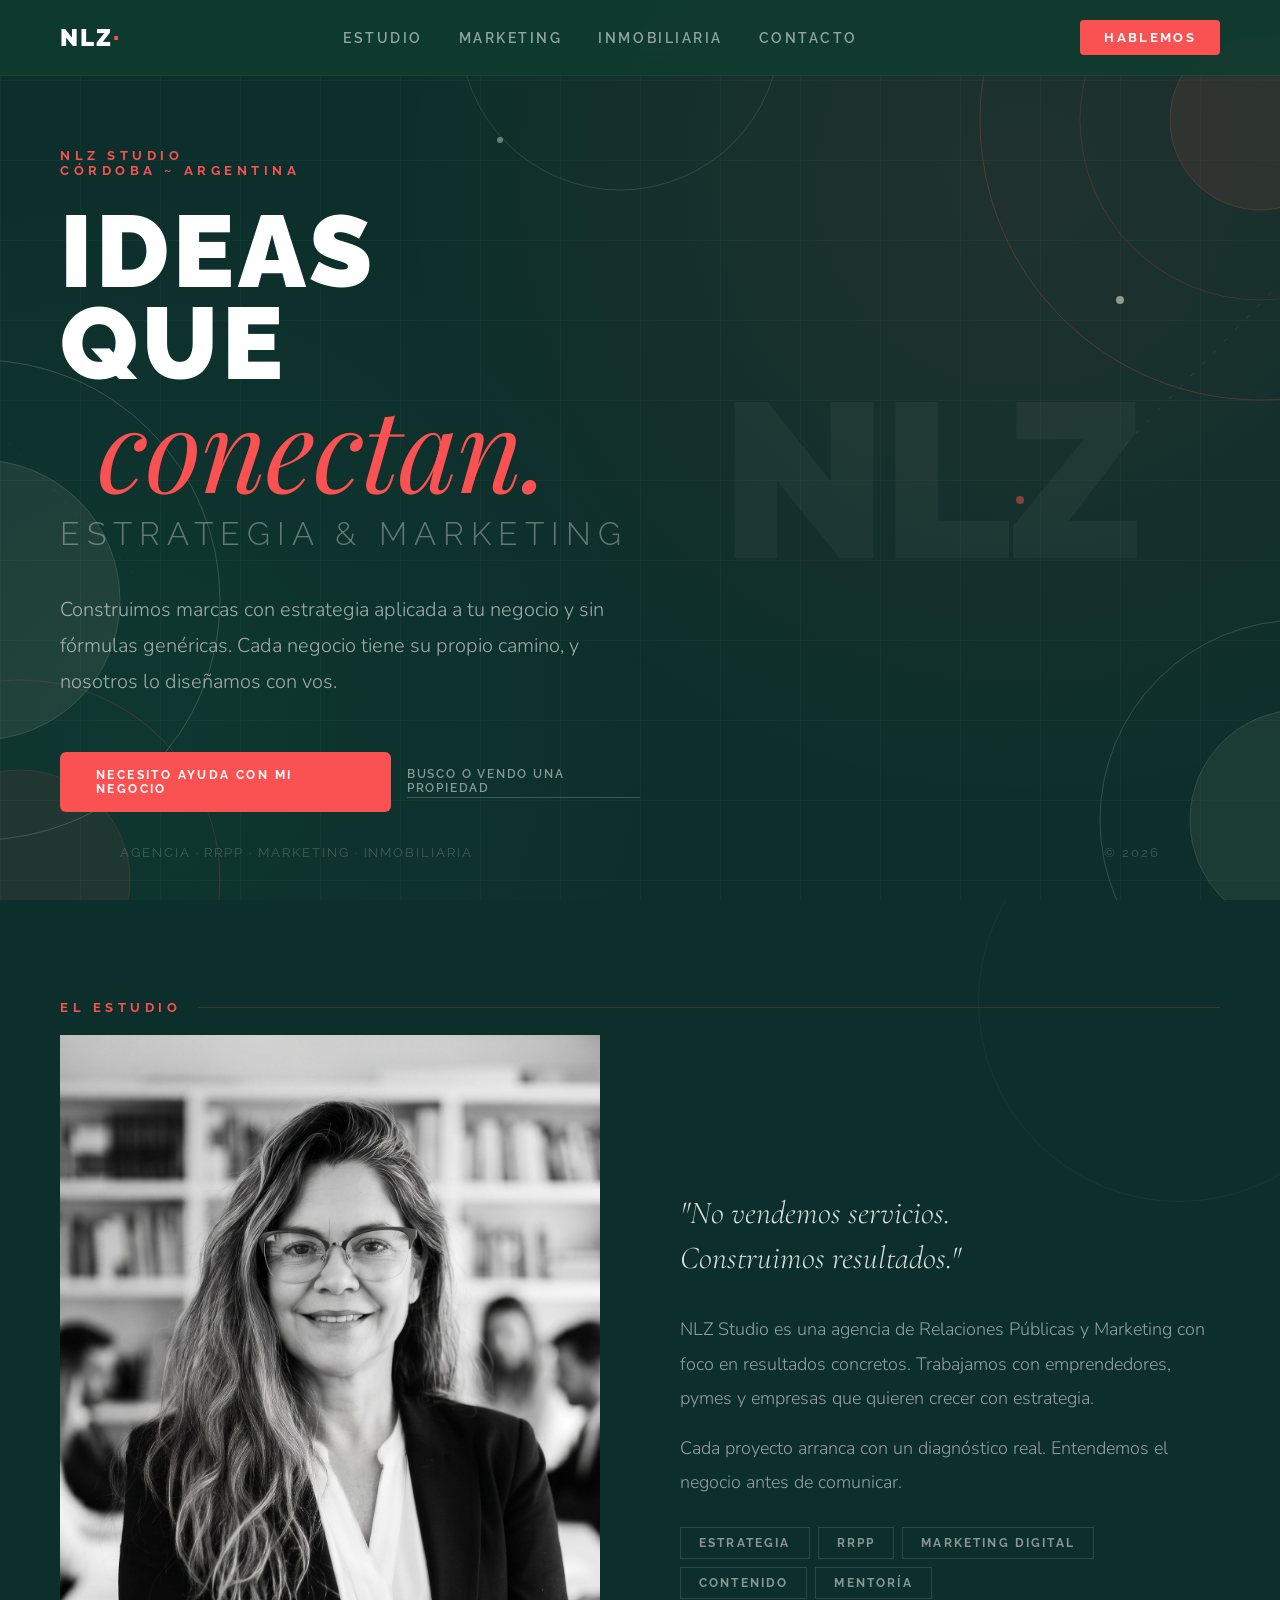
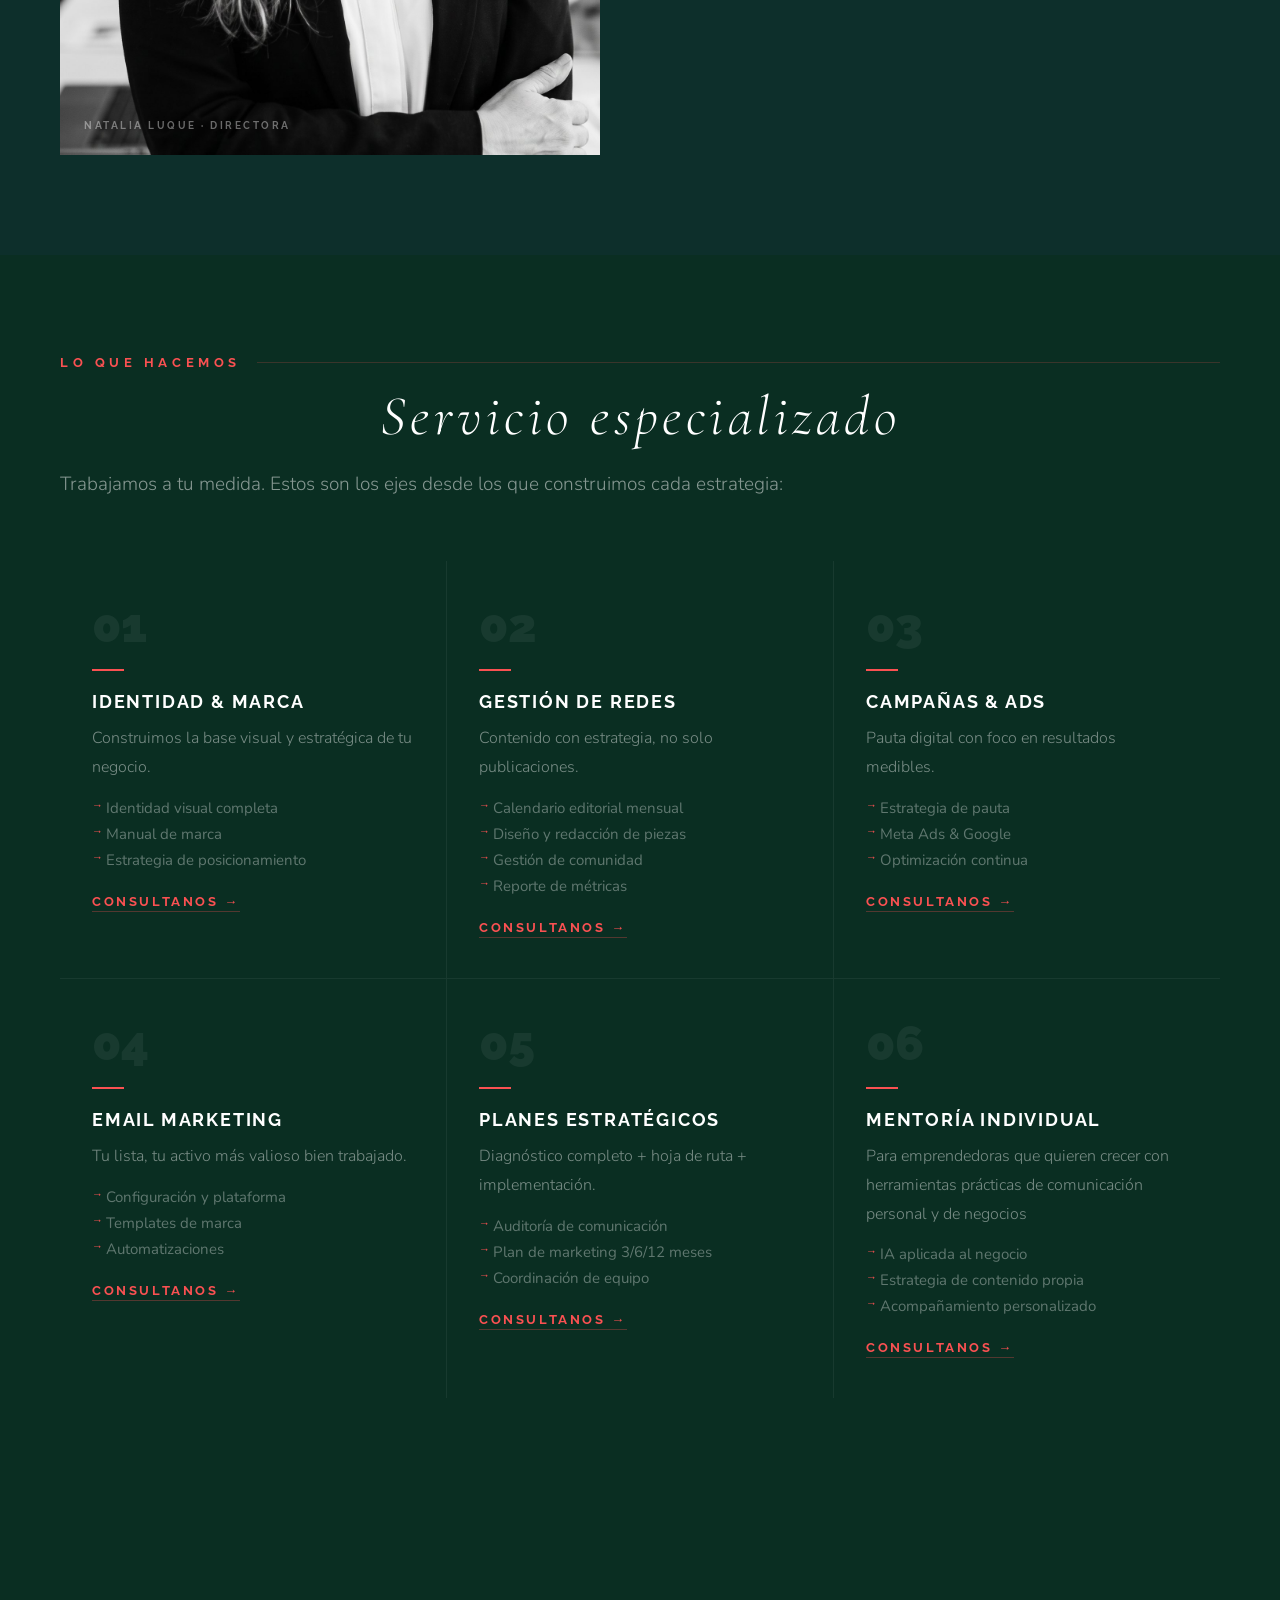
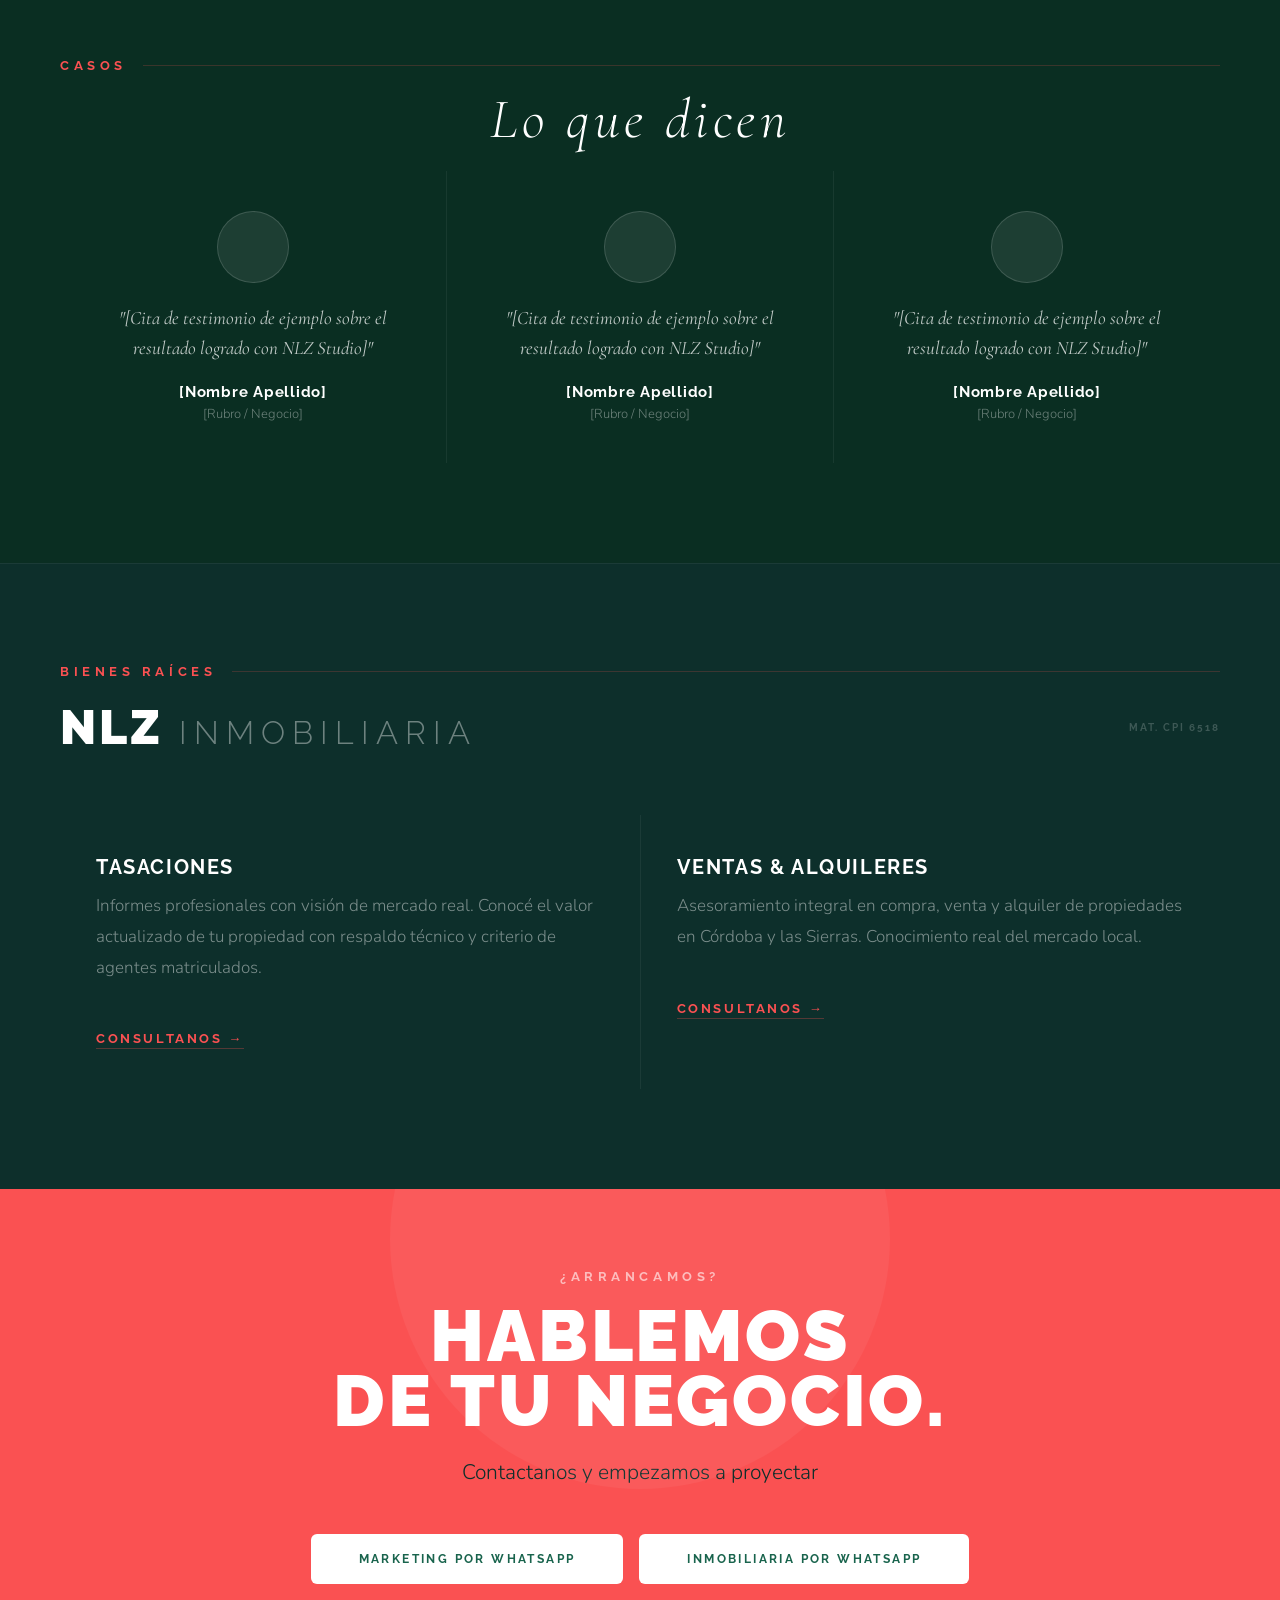
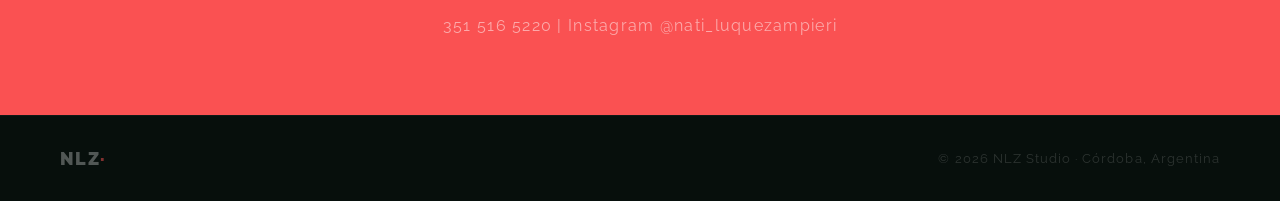
==== index.html @ 1c4ae162 "quitar seccion Planes y precios (se redefinen los paquetes mas adelante)" ====
<!DOCTYPE html>
<html lang="es">
<head>
<meta charset="UTF-8">
<meta name="viewport" content="width=device-width, initial-scale=1.0">
<title>NLZ Studio | Estrategia & Marketing</title>
<link href="https://fonts.googleapis.com/css2?family=Raleway:wght@300;400;500;600;700;900&family=Nunito:wght@300;400;600&family=Playfair+Display:ital,wght@0,700;1,400&family=Cormorant+Garamond:ital,wght@1,300&display=swap" rel="stylesheet">
<style>
:root {
  --v2:    #0d2f2b;
  --v:     #1a4d52;
  --menta: #2aac7a;
  --coral: #fa5152;
  --crema: #FAF8F4;
  --blanco:#ffffff;
  --gris:  rgba(255,255,255,0.07);
}

*{margin:0;padding:0;box-sizing:border-box;}

html{scroll-behavior:smooth;}

body{
  background:var(--v2);
  color:var(--blanco);
  font-family:'Raleway',sans-serif;
  overflow-x:hidden;
}

/* ── NAV ── */
nav{
  position:fixed;top:0;left:0;right:0;z-index:100;
  display:flex;align-items:center;justify-content:space-between;
  padding:20px 60px;
  background:rgba(15,61,46,0.85);
  backdrop-filter:blur(12px);
  border-bottom:1px solid rgba(255,255,255,0.06);
}
.nav-logo{
  font-family:'Raleway',sans-serif;
  font-weight:900;font-size:24px;
  letter-spacing:0.08em;color:var(--blanco);
  text-decoration:none;
}
.nav-logo span{color:var(--coral);}
.nav-links{display:flex;gap:36px;list-style:none;}
.nav-links a{
  font-size:14px;font-weight:600;
  letter-spacing:0.18em;text-transform:uppercase;
  color:rgba(255,255,255,0.55);text-decoration:none;
  transition:color 0.2s;
}
.nav-links a:hover{color:var(--coral);}
.nav-cta{
  background:var(--coral);color:white;
  font-size:13px;font-weight:700;letter-spacing:0.18em;
  text-transform:uppercase;padding:10px 24px;
  text-decoration:none;transition:opacity 0.2s;border-radius:4px;
}
.nav-cta:hover{opacity:0.85;}

/* ── HERO ── */
.hero{
  min-height:100vh;
  display:grid;
  grid-template-columns:1fr 1fr;
  align-items:center;
  padding:140px 60px 80px;
  position:relative;overflow:hidden;
}
.hero-content{
  display:flex;flex-direction:column;
  justify-content:center;
  grid-column:1;
}
.hero-right{
  grid-column:2;
  display:flex;align-items:center;justify-content:center;
  position:relative;
}

.hero::before{
  content:'';
  position:absolute;inset:0;
  background-image:
    radial-gradient(circle at 80% 20%, rgba(250,81,82,0.08) 0%, transparent 50%),
    radial-gradient(circle at 10% 80%, rgba(42,172,122,0.06) 0%, transparent 40%);
  pointer-events:none;
}

.hero-grid{
  position:absolute;inset:0;
  background-image:
    linear-gradient(rgba(255,255,255,0.025) 1px, transparent 1px),
    linear-gradient(90deg, rgba(255,255,255,0.025) 1px, transparent 1px);
  background-size:80px 80px;
  pointer-events:none;
}

.hero-eyebrow{
  font-size:13px;font-weight:700;letter-spacing:0.35em;
  text-transform:uppercase;color:var(--coral);
  margin-bottom:28px;
  animation:fadeUp 0.8s ease both;
}
.hero-title{
  font-family:'Raleway',sans-serif;
  font-weight:900;font-size:clamp(54px,8.5vw,102px);
  line-height:0.9;letter-spacing:0.04em;
  text-transform:uppercase;
  color:var(--blanco);
  margin-bottom:12px;
  animation:fadeUp 0.8s 0.1s ease both;
}
.hero-cursiva{
  font-family:'Playfair Display',serif;
  font-style:italic;font-weight:400;
  font-size:clamp(60px,9.5vw,114px);
  text-transform:none;letter-spacing:-0.01em;
  color:var(--coral);
  display:block;
  padding-left:clamp(12px,3vw,48px);
  line-height:1;
}
.hero-title-sub{
  font-family:'Raleway',sans-serif;
  font-weight:300;font-size:clamp(20px,3vw,32px);
  letter-spacing:0.22em;text-transform:uppercase;
  color:rgba(255,255,255,0.35);
  margin-bottom:40px;
  animation:fadeUp 0.8s 0.2s ease both;
}
.hero-desc{
  font-family:'Nunito',sans-serif;
  font-size:20px;font-weight:300;
  color:rgba(255,255,255,0.6);
  line-height:1.8;max-width:100%;
  margin-bottom:52px;
  animation:fadeUp 0.8s 0.3s ease both;
}
.hero-actions{
  display:flex;gap:16px;align-items:center;
  animation:fadeUp 0.8s 0.4s ease both;
}
.btn-primary{
  background:var(--coral);color:white;
  font-family:'Raleway',sans-serif;
  font-size:12px;font-weight:700;letter-spacing:0.2em;
  text-transform:uppercase;padding:16px 36px;
  text-decoration:none;transition:opacity 0.2s;
  display:inline-block;border-radius:6px;
}
.btn-primary:hover{opacity:0.85;}
.btn-ghost{
  color:rgba(255,255,255,0.5);
  font-size:12px;font-weight:600;letter-spacing:0.15em;
  text-transform:uppercase;text-decoration:none;
  border-bottom:1px solid rgba(255,255,255,0.2);
  padding-bottom:2px;transition:color 0.2s,border-color 0.2s;
}
.btn-ghost:hover{color:white;border-color:white;}

.hero-deco{
  font-family:'Raleway',sans-serif;font-weight:900;
  font-size:clamp(120px,18vw,220px);
  color:rgba(255,255,255,0.04);
  line-height:1;letter-spacing:-0.02em;
  pointer-events:none;user-select:none;
  text-align:center;
}

.hero-bottom{
  position:absolute;bottom:40px;left:60px;right:60px;
  grid-column:1/-1;
  display:flex;align-items:center;justify-content:space-between;
  font-size:13px;letter-spacing:0.15em;text-transform:uppercase;
  color:rgba(255,255,255,0.2);
  animation:fadeUp 0.8s 0.6s ease both;
}

/* ── SECCIÓN BASE ── */
section{padding:100px 60px;}

.s-label{
  font-size:13px;font-weight:700;letter-spacing:0.35em;
  text-transform:uppercase;color:var(--coral);
  margin-bottom:20px;
  display:flex;align-items:center;gap:16px;
}
.s-label::after{content:'';flex:1;height:1px;background:rgba(250,81,82,0.2);}

.s-title{
  font-family:'Raleway',sans-serif;
  font-weight:900;font-size:clamp(32px,5vw,56px);
  text-transform:uppercase;letter-spacing:0.04em;
  line-height:0.95;margin-bottom:24px;
}

/* ── SOBRE MÍ ── */
#sobre{background:var(--v2);position:relative;overflow:hidden;}
#sobre::before{
  content:'';position:absolute;
  top:-100px;right:-100px;
  width:400px;height:400px;
  border-radius:50%;
  border:1px solid rgba(255,255,255,0.04);
}
.sobre-grid{
  display:grid;grid-template-columns:1fr 1fr;
  gap:80px;align-items:center;margin-top:20px;
}
.sobre-img{
  aspect-ratio:3/4;
  background:#111;
  position:relative;overflow:hidden;
}
.sobre-img-label{
  position:absolute;bottom:24px;left:24px;
  font-size:10px;font-weight:700;letter-spacing:0.25em;
  text-transform:uppercase;color:rgba(255,255,255,0.4);
  z-index:2;
}
.sobre-content{}
.sobre-quote{
  font-family:'Cormorant Garamond',serif;
  font-size:32px;font-style:italic;font-weight:300;
  color:rgba(255,255,255,0.85);line-height:1.4;
  margin-bottom:32px;
}
.sobre-texto{
  font-family:'Nunito',sans-serif;
  font-size:18px;font-weight:300;
  color:rgba(255,255,255,0.55);line-height:1.9;
  margin-bottom:16px;
}
.sobre-chips{display:flex;flex-wrap:wrap;gap:8px;margin-top:28px;}
.chip{
  font-size:12px;font-weight:700;letter-spacing:0.18em;
  text-transform:uppercase;
  padding:8px 18px;
  border:1px solid rgba(255,255,255,0.12);
  color:rgba(255,255,255,0.5);
}

/* ── SERVICIOS ── */
#marketing{background:#0a2e22;}
.servicios-intro{
  font-family:'Nunito',sans-serif;
  font-size:19px;font-weight:300;
  color:rgba(255,255,255,0.5);line-height:1.8;
  max-width:100%;margin-bottom:60px;
}
.servicios-grid{
  display:grid;grid-template-columns:repeat(3,1fr);gap:1px;
  background:rgba(255,255,255,0.06);
  margin-bottom:60px;
}
.servicio-card{
  background:#0a2e22;
  padding:40px 32px;
  transition:background 0.3s;
  cursor:default;
}
.servicio-card:hover{background:var(--v);}
.serv-num{
  font-family:'Raleway',sans-serif;font-weight:900;
  font-size:48px;color:rgba(255,255,255,0.06);
  line-height:1;margin-bottom:20px;
}
.serv-icon{
  width:32px;height:2px;background:var(--coral);
  margin-bottom:20px;
}
.serv-nombre{
  font-family:'Raleway',sans-serif;font-weight:700;
  font-size:18px;letter-spacing:0.1em;text-transform:uppercase;
  color:var(--blanco);margin-bottom:12px;
}
.serv-desc{
  font-family:'Nunito',sans-serif;font-weight:300;
  font-size:16px;color:rgba(255,255,255,0.45);
  line-height:1.8;
}
.serv-items{
  list-style:none;margin-top:16px;
  display:flex;flex-direction:column;gap:6px;
}
.serv-items li{
  font-family:'Nunito',sans-serif;font-size:15px;
  color:rgba(255,255,255,0.35);
  padding-left:14px;position:relative;
}
.serv-items li::before{
  content:'→';position:absolute;left:0;
  color:var(--coral);font-size:11px;
}
.serv-cta{
  margin-top:24px;
  display:inline-block;
  font-size:13px;font-weight:700;letter-spacing:0.2em;
  text-transform:uppercase;color:var(--coral);
  text-decoration:none;
  border-bottom:1px solid rgba(250,81,82,0.3);
  padding-bottom:2px;
  transition:border-color 0.2s;
}
.serv-cta:hover{border-color:var(--coral);}

/* ── TESTIMONIOS ── */
#testimonios{background:#0a2e22;}
.testi-grid{
  display:grid;grid-template-columns:repeat(3,1fr);gap:1px;
  background:rgba(255,255,255,0.06);
  margin-top:20px;
}
.testi-card{
  background:#0a2e22;
  padding:40px 32px;text-align:center;
}
.testi-avatar{
  width:72px;height:72px;border-radius:50%;
  background:rgba(255,255,255,0.08);
  border:1px solid rgba(255,255,255,0.15);
  margin:0 auto 20px;
}
.testi-quote{
  font-family:'Cormorant Garamond',serif;font-style:italic;
  font-size:19px;color:rgba(255,255,255,0.75);
  line-height:1.6;margin-bottom:20px;
}
.testi-nombre{
  font-family:'Raleway',sans-serif;font-weight:700;
  font-size:15px;letter-spacing:0.05em;color:var(--blanco);
}
.testi-rol{
  font-family:'Nunito',sans-serif;font-weight:300;
  font-size:13px;color:rgba(255,255,255,0.4);
  margin-top:4px;
}

/* ── INMOBILIARIA ── */
#inmobiliaria{
  background:var(--v2);
  border-top:1px solid rgba(255,255,255,0.06);
}
.inmo-header{
  display:flex;align-items:baseline;gap:16px;margin-bottom:60px;
}
.inmo-nlz{
  font-family:'Raleway',sans-serif;font-weight:900;
  font-size:48px;letter-spacing:0.06em;text-transform:uppercase;
  color:var(--blanco);
}
.inmo-nombre{
  font-family:'Raleway',sans-serif;font-weight:300;
  font-size:32px;letter-spacing:0.22em;text-transform:uppercase;
  color:rgba(255,255,255,0.4);
}
.inmo-cpi{
  font-size:10px;font-weight:700;letter-spacing:0.2em;
  text-transform:uppercase;color:rgba(255,255,255,0.2);
  margin-left:auto;align-self:center;
}
.inmo-grid{display:grid;grid-template-columns:1fr 1fr;gap:1px;background:rgba(255,255,255,0.06);}
.inmo-card{
  background:var(--v2);padding:40px 36px;
  transition:background 0.3s;
}
.inmo-card:hover{background:var(--v);}
.inmo-card-title{
  font-family:'Raleway',sans-serif;font-weight:700;
  font-size:20px;letter-spacing:0.08em;text-transform:uppercase;
  color:var(--blanco);margin-bottom:12px;
}
.inmo-card-desc{
  font-family:'Nunito',sans-serif;font-weight:300;
  font-size:17px;color:rgba(255,255,255,0.45);
  line-height:1.8;margin-bottom:24px;
}

/* ── CONTACTO ── */
#contacto{
  background:var(--coral);
  padding:80px 60px;
  text-align:center;
  position:relative;overflow:hidden;
}
#contacto::before{
  content:'';position:absolute;
  width:500px;height:500px;border-radius:50%;
  background:rgba(255,255,255,0.05);
  top:-200px;left:50%;transform:translateX(-50%);
}
.contacto-label{
  font-size:13px;font-weight:700;letter-spacing:0.35em;
  text-transform:uppercase;color:rgba(255,255,255,0.6);
  margin-bottom:20px;
}
.contacto-title{
  font-family:'Raleway',sans-serif;font-weight:900;
  font-size:clamp(40px,6vw,72px);text-transform:uppercase;
  letter-spacing:0.04em;line-height:0.9;
  color:white;margin-bottom:24px;
}
.contacto-sub{
  font-family:'Nunito',sans-serif;font-weight:300;
  font-size:21px;color:var(--v2);
  margin-bottom:48px;
}
.btn-blanco{
  background:white;color:#19644d;
  font-family:'Raleway',sans-serif;
  font-size:12px;font-weight:700;letter-spacing:0.2em;
  text-transform:uppercase;padding:18px 48px;
  text-decoration:none;display:inline-block;
  transition:opacity 0.2s;border-radius:6px;
}
.btn-blanco:hover{opacity:0.9;}
.contacto-actions{
  display:flex;gap:16px;justify-content:center;flex-wrap:wrap;
}
.contacto-mail{
  margin-top:32px;
  font-size:16px;color:rgba(255,255,255,0.5);
  letter-spacing:0.08em;
}
.contacto-mail a{color:rgba(255,255,255,0.7);text-decoration:none;}

/* ── FOOTER ── */
footer{
  background:#070f0c;
  padding:32px 60px;
  display:flex;align-items:center;justify-content:space-between;
  border-top:1px solid rgba(255,255,255,0.04);
}
.footer-logo{
  font-family:'Raleway',sans-serif;font-weight:900;
  font-size:18px;letter-spacing:0.08em;
  color:rgba(255,255,255,0.3);text-decoration:none;
}
.footer-logo span{color:rgba(250,81,82,0.5);}
.footer-copy{
  font-size:13px;color:rgba(255,255,255,0.15);
  letter-spacing:0.08em;
}

/* ── ANIMACIONES ── */
@keyframes fadeUp{from{opacity:0;transform:translateY(24px);}to{opacity:1;transform:translateY(0);}}
@keyframes fl1{0%,100%{transform:translateY(0) scale(1);}50%{transform:translateY(-22px) scale(1.04);}}
@keyframes fl2{0%,100%{transform:translateY(0) scale(1);}50%{transform:translateY(18px) scale(0.97);}}
@keyframes fl3{0%,100%{transform:translateY(0) scale(1);}50%{transform:translateY(-14px) scale(1.02);}}
@keyframes ps{0%,100%{opacity:0.4;transform:scale(1);}50%{opacity:1;transform:scale(1.2);}}

/* ── RESPONSIVE ── */
@media(max-width:768px){
  nav{padding:16px 20px;}
  .nav-links{display:none;}

  section{padding:60px 20px;}
  #contacto{padding:60px 20px;}

  .hero{
    display:flex;flex-direction:column;justify-content:center;
    align-items:center;text-align:center;
    padding:100px 20px 80px;
    min-height:100vh;
  }
  .hero-content{width:100%;display:flex;flex-direction:column;align-items:center;}
  .hero-right{display:none;}
  .hero-eyebrow{text-align:center;}
  .hero-title{
    font-size:clamp(48px,15vw,72px);
    line-height:0.92;text-align:center;
  }
  .hero-title-sub{
    font-size:clamp(12px,3.5vw,16px);
    letter-spacing:0.14em;text-align:center;
  }
  .hero-desc{font-size:17px;margin-bottom:36px;text-align:center;max-width:100%;}
  .hero-actions{flex-direction:column;align-items:center;gap:12px;width:100%;}
  .btn-primary{width:100%;text-align:center;}
  .hero-bottom{
    font-size:9px;letter-spacing:0.08em;
    left:20px;right:20px;
    flex-direction:column;align-items:center;gap:4px;text-align:center;
  }

  .sobre-grid{grid-template-columns:1fr;gap:32px;}
  .sobre-img{aspect-ratio:2/3;}
  .sobre-quote{font-size:26px;text-align:center;}
  .sobre-texto{text-align:center;}
  .sobre-chips{justify-content:center;}

  .s-title{font-size:clamp(28px,10vw,44px);}
  .servicios-intro{text-align:center;}
  .servicios-grid{grid-template-columns:1fr;}
  .servicio-card{padding:28px 20px;}

  .testi-grid{grid-template-columns:1fr;}
  .testi-card{padding:32px 24px;}

  .inmo-grid{grid-template-columns:1fr;}
  .inmo-header{flex-wrap:wrap;gap:8px;justify-content:center;text-align:center;}
  .inmo-nlz{font-size:36px;}
  .inmo-nombre{font-size:22px;}
  .inmo-cpi{margin-left:0;width:100%;text-align:center;}
  .inmo-card{text-align:center;}

  .contacto-title{font-size:clamp(36px,12vw,56px);}
  .contacto-actions{flex-direction:column;width:100%;}
  .contacto-actions .btn-blanco{width:100%;}

  footer{flex-direction:column;gap:12px;text-align:center;padding:24px;}
}
</style>
</head>
<body>

<!-- NAV -->
<nav>
  <a href="#" class="nav-logo">NLZ<span>·</span></a>
  <ul class="nav-links">
    <li><a href="#sobre">Estudio</a></li>
    <li><a href="#marketing">Marketing</a></li>
    <li><a href="#inmobiliaria">Inmobiliaria</a></li>
    <li><a href="#contacto">Contacto</a></li>
  </ul>
  <a href="https://wa.me/543515165220" class="nav-cta">Hablemos</a>
</nav>

<!-- HERO -->
<section class="hero">
  <div class="hero-grid"></div>
  <!-- formas flotantes -->
  <svg style="position:absolute;inset:0;width:100%;height:100%;pointer-events:none;z-index:0;" viewBox="0 0 1440 900" preserveAspectRatio="xMidYMid slice" xmlns="http://www.w3.org/2000/svg">
    <g style="transform-origin:1340px 120px;animation:fl1 8s ease-in-out infinite;">
      <circle cx="1340" cy="120" r="280" fill="none" stroke="rgba(250,81,82,0.25)" stroke-width="1"/>
      <circle cx="1340" cy="120" r="180" fill="none" stroke="rgba(250,81,82,0.18)" stroke-width="1"/>
      <circle cx="1340" cy="120" r="90"  fill="rgba(250,81,82,0.09)" stroke="rgba(250,81,82,0.22)" stroke-width="1"/>
    </g>
    <g style="transform-origin:60px 600px;animation:fl2 13s ease-in-out infinite;">
      <circle cx="60" cy="600" r="240" fill="none" stroke="rgba(250,240,215,0.18)" stroke-width="1"/>
      <circle cx="60" cy="600" r="140" fill="rgba(250,240,215,0.07)" stroke="rgba(250,240,215,0.14)" stroke-width="1"/>
    </g>
    <g style="transform-origin:100px 880px;animation:fl2 10s ease-in-out infinite 1.5s;">
      <circle cx="100" cy="880" r="200" fill="none" stroke="rgba(250,81,82,0.2)" stroke-width="1"/>
      <circle cx="100" cy="880" r="110" fill="rgba(250,81,82,0.07)" stroke="rgba(250,81,82,0.16)" stroke-width="1"/>
    </g>
    <g style="transform-origin:1380px 820px;animation:fl3 11s ease-in-out infinite 2s;">
      <circle cx="1380" cy="820" r="200" fill="none" stroke="rgba(250,240,215,0.16)" stroke-width="1"/>
      <circle cx="1380" cy="820" r="110" fill="rgba(250,240,215,0.06)" stroke="rgba(250,240,215,0.13)" stroke-width="1"/>
    </g>
    <g style="transform-origin:700px 30px;animation:fl1 15s ease-in-out infinite 0.5s;">
      <circle cx="700" cy="30" r="160" fill="none" stroke="rgba(250,240,215,0.12)" stroke-width="1"/>
    </g>
    <circle cx="200" cy="220" r="5" fill="rgba(250,81,82,0.7)"  style="animation:ps 4s ease-in-out infinite;"/>
    <circle cx="1100" cy="500" r="4" fill="rgba(250,81,82,0.5)"  style="animation:ps 6s ease-in-out infinite 1s;"/>
    <circle cx="1200" cy="300" r="4" fill="rgba(250,240,215,0.55)" style="animation:ps 7s ease-in-out infinite 0.5s;"/>
    <circle cx="580"  cy="140" r="3" fill="rgba(250,240,215,0.4)"  style="animation:ps 5s ease-in-out infinite 1.5s;"/>
    <line x1="0"    y1="350" x2="220" y2="580" stroke="rgba(250,81,82,0.1)"   stroke-width="1" stroke-dasharray="4,12"/>
    <line x1="1440" y1="200" x2="1200" y2="450" stroke="rgba(250,240,215,0.09)" stroke-width="1" stroke-dasharray="4,12"/>
  </svg>
  <div class="hero-content">
    <div class="hero-eyebrow">NLZ Studio<br>Córdoba ~ Argentina</div>
    <div class="hero-title">Ideas<br>que<br><span class="hero-cursiva">conectan.</span></div>
    <div class="hero-title-sub">Estrategia & Marketing</div>
    <div class="hero-desc">
      Construimos marcas con estrategia aplicada a tu negocio y sin fórmulas genéricas. Cada negocio tiene su propio camino, y nosotros lo diseñamos con vos.
    </div>
    <div class="hero-actions">
      <a href="#marketing" class="btn-primary">Necesito ayuda con mi negocio</a>
      <a href="#inmobiliaria" class="btn-ghost">Busco o vendo una propiedad</a>
    </div>
  </div>
  <div class="hero-right">
    <div class="hero-deco">NLZ</div>
  </div>
  <div class="hero-bottom">
    <span>Agencia · RRPP · Marketing · Inmobiliaria</span>
    <span>© 2026</span>
  </div>
</section>

<!-- SOBRE -->
<section id="sobre">
  <div class="s-label">El estudio</div>
  <div class="sobre-grid">
    <div class="sobre-img">
      <img src="[data-uri]" alt="Natalia Luque · Directora" style="width:100%;height:100%;object-fit:cover;object-position:center top;display:block;">
      <div class="sobre-img-label">Natalia Luque · Directora</div>
    </div>
    <div class="sobre-content">
      <div class="sobre-quote">"No vendemos servicios.<br>Construimos resultados."</div>
      <p class="sobre-texto">NLZ Studio es una agencia de Relaciones Públicas y Marketing con foco en resultados concretos. Trabajamos con emprendedores, pymes y empresas que quieren crecer con estrategia.</p>
      <p class="sobre-texto">Cada proyecto arranca con un diagnóstico real. Entendemos el negocio antes de comunicar.</p>
      <div class="sobre-chips">
        <span class="chip">Estrategia</span>
        <span class="chip">RRPP</span>
        <span class="chip">Marketing digital</span>
        <span class="chip">Contenido</span>
        <span class="chip">Mentoría</span>
      </div>
    </div>
  </div>
</section>

<!-- MARKETING -->
<section id="marketing">
  <div class="s-label">Lo que hacemos</div>
  <div class="s-title" style="text-align:center;font-weight:300;font-family:'Cormorant Garamond',serif;font-style:italic;letter-spacing:0.08em;text-transform:none;">Servicio especializado</div>
  <p class="servicios-intro">Trabajamos a tu medida. Estos son los ejes desde los que construimos cada estrategia:</p>

  <div class="servicios-grid">
    <div class="servicio-card">
      <div class="serv-num">01</div>
      <div class="serv-icon"></div>
      <div class="serv-nombre">Identidad & Marca</div>
      <div class="serv-desc">Construimos la base visual y estratégica de tu negocio.</div>
      <ul class="serv-items">
        <li>Identidad visual completa</li>
        <li>Manual de marca</li>
        <li>Estrategia de posicionamiento</li>
      </ul>
      <a href="https://wa.me/543515165220?text=Hola%20Natalia%2C%20quiero%20mejorar%20mi%20negocio" class="serv-cta">Consultanos →</a>
    </div>

    <div class="servicio-card">
      <div class="serv-num">02</div>
      <div class="serv-icon"></div>
      <div class="serv-nombre">Gestión de Redes</div>
      <div class="serv-desc">Contenido con estrategia, no solo publicaciones.</div>
      <ul class="serv-items">
        <li>Calendario editorial mensual</li>
        <li>Diseño y redacción de piezas</li>
        <li>Gestión de comunidad</li>
        <li>Reporte de métricas</li>
      </ul>
      <a href="https://wa.me/543515165220?text=Hola%20Natalia%2C%20quiero%20mejorar%20mi%20negocio" class="serv-cta">Consultanos →</a>
    </div>

    <div class="servicio-card">
      <div class="serv-num">03</div>
      <div class="serv-icon"></div>
      <div class="serv-nombre">Campañas & Ads</div>
      <div class="serv-desc">Pauta digital con foco en resultados medibles.</div>
      <ul class="serv-items">
        <li>Estrategia de pauta</li>
        <li>Meta Ads & Google</li>
        <li>Optimización continua</li>
      </ul>
      <a href="https://wa.me/543515165220?text=Hola%20Natalia%2C%20quiero%20mejorar%20mi%20negocio" class="serv-cta">Consultanos →</a>
    </div>

    <div class="servicio-card">
      <div class="serv-num">04</div>
      <div class="serv-icon"></div>
      <div class="serv-nombre">Email Marketing</div>
      <div class="serv-desc">Tu lista, tu activo más valioso bien trabajado.</div>
      <ul class="serv-items">
        <li>Configuración y plataforma</li>
        <li>Templates de marca</li>
        <li>Automatizaciones</li>
      </ul>
      <a href="https://wa.me/543515165220?text=Hola%20Natalia%2C%20quiero%20mejorar%20mi%20negocio" class="serv-cta">Consultanos →</a>
    </div>

    <div class="servicio-card">
      <div class="serv-num">05</div>
      <div class="serv-icon"></div>
      <div class="serv-nombre">Planes estratégicos</div>
      <div class="serv-desc">Diagnóstico completo + hoja de ruta + implementación.</div>
      <ul class="serv-items">
        <li>Auditoría de comunicación</li>
        <li>Plan de marketing 3/6/12 meses</li>
        <li>Coordinación de equipo</li>
      </ul>
      <a href="https://wa.me/543515165220?text=Hola%20Natalia%2C%20quiero%20mejorar%20mi%20negocio" class="serv-cta">Consultanos →</a>
    </div>

    <div class="servicio-card">
      <div class="serv-num">06</div>
      <div class="serv-icon"></div>
      <div class="serv-nombre">Mentoría individual</div>
      <div class="serv-desc">Para emprendedoras que quieren crecer con herramientas prácticas de comunicación personal y de negocios</div>
      <ul class="serv-items">
        <li>IA aplicada al negocio</li>
        <li>Estrategia de contenido propia</li>
        <li>Acompañamiento personalizado</li>
      </ul>
      <a href="https://wa.me/543515165220?text=Hola%20Natalia%2C%20quiero%20mejorar%20mi%20negocio" class="serv-cta">Consultanos →</a>
    </div>
  </div>
</section>

<!-- TESTIMONIOS -->
<section id="testimonios">
  <div class="s-label">Casos</div>
  <div class="s-title" style="text-align:center;font-weight:300;font-family:'Cormorant Garamond',serif;font-style:italic;letter-spacing:0.08em;text-transform:none;">Lo que dicen</div>
  <div class="testi-grid">
    <div class="testi-card">
      <div class="testi-avatar"></div>
      <div class="testi-quote">"[Cita de testimonio de ejemplo sobre el resultado logrado con NLZ Studio]"</div>
      <div class="testi-nombre">[Nombre Apellido]</div>
      <div class="testi-rol">[Rubro / Negocio]</div>
    </div>
    <div class="testi-card">
      <div class="testi-avatar"></div>
      <div class="testi-quote">"[Cita de testimonio de ejemplo sobre el resultado logrado con NLZ Studio]"</div>
      <div class="testi-nombre">[Nombre Apellido]</div>
      <div class="testi-rol">[Rubro / Negocio]</div>
    </div>
    <div class="testi-card">
      <div class="testi-avatar"></div>
      <div class="testi-quote">"[Cita de testimonio de ejemplo sobre el resultado logrado con NLZ Studio]"</div>
      <div class="testi-nombre">[Nombre Apellido]</div>
      <div class="testi-rol">[Rubro / Negocio]</div>
    </div>
  </div>
</section>

<!-- INMOBILIARIA -->
<section id="inmobiliaria">
  <div class="s-label">Bienes raíces</div>
  <div class="inmo-header">
    <span class="inmo-nlz">NLZ</span>
    <span class="inmo-nombre">Inmobiliaria</span>
    <span class="inmo-cpi">Mat. CPI 6518</span>
  </div>
  <div class="inmo-grid">
    <div class="inmo-card">
      <div class="inmo-card-title">Tasaciones</div>
      <div class="inmo-card-desc">Informes profesionales con visión de mercado real. Conocé el valor actualizado de tu propiedad con respaldo técnico y criterio de agentes matriculados.</div>
      <a href="https://wa.me/543515165220?text=Hola%20Natalia%2C%20busco%2Fvendo%20una%20propiedad" class="serv-cta">Consultanos →</a>
    </div>
    <div class="inmo-card">
      <div class="inmo-card-title">Ventas & Alquileres</div>
      <div class="inmo-card-desc">Asesoramiento integral en compra, venta y alquiler de propiedades en Córdoba y las Sierras. Conocimiento real del mercado local.</div>
      <a href="https://wa.me/543515165220?text=Hola%20Natalia%2C%20busco%2Fvendo%20una%20propiedad" class="serv-cta">Consultanos →</a>
    </div>
  </div>
</section>

<!-- CONTACTO -->
<section id="contacto">
  <div class="contacto-label">¿Arrancamos?</div>
  <div class="contacto-title">Hablemos<br>de tu negocio.</div>
  <div class="contacto-sub">Contactanos y empezamos a proyectar</div>
  <div class="contacto-actions">
    <a href="https://wa.me/543515165220?text=Hola%20Natalia%2C%20quiero%20mejorar%20mi%20negocio" class="btn-blanco">Marketing por WhatsApp</a>
    <a href="https://wa.me/543515165220?text=Hola%20Natalia%2C%20busco%2Fvendo%20una%20propiedad" class="btn-blanco">Inmobiliaria por WhatsApp</a>
  </div>
  <div class="contacto-mail">351 516 5220 | Instagram @nati_luquezampieri</div>
</section>

<!-- FOOTER -->
<footer>
  <a href="#" class="footer-logo">NLZ<span>·</span></a>
  <div class="footer-copy">© 2026 NLZ Studio · Córdoba, Argentina</div>
</footer>

</body>
</html>
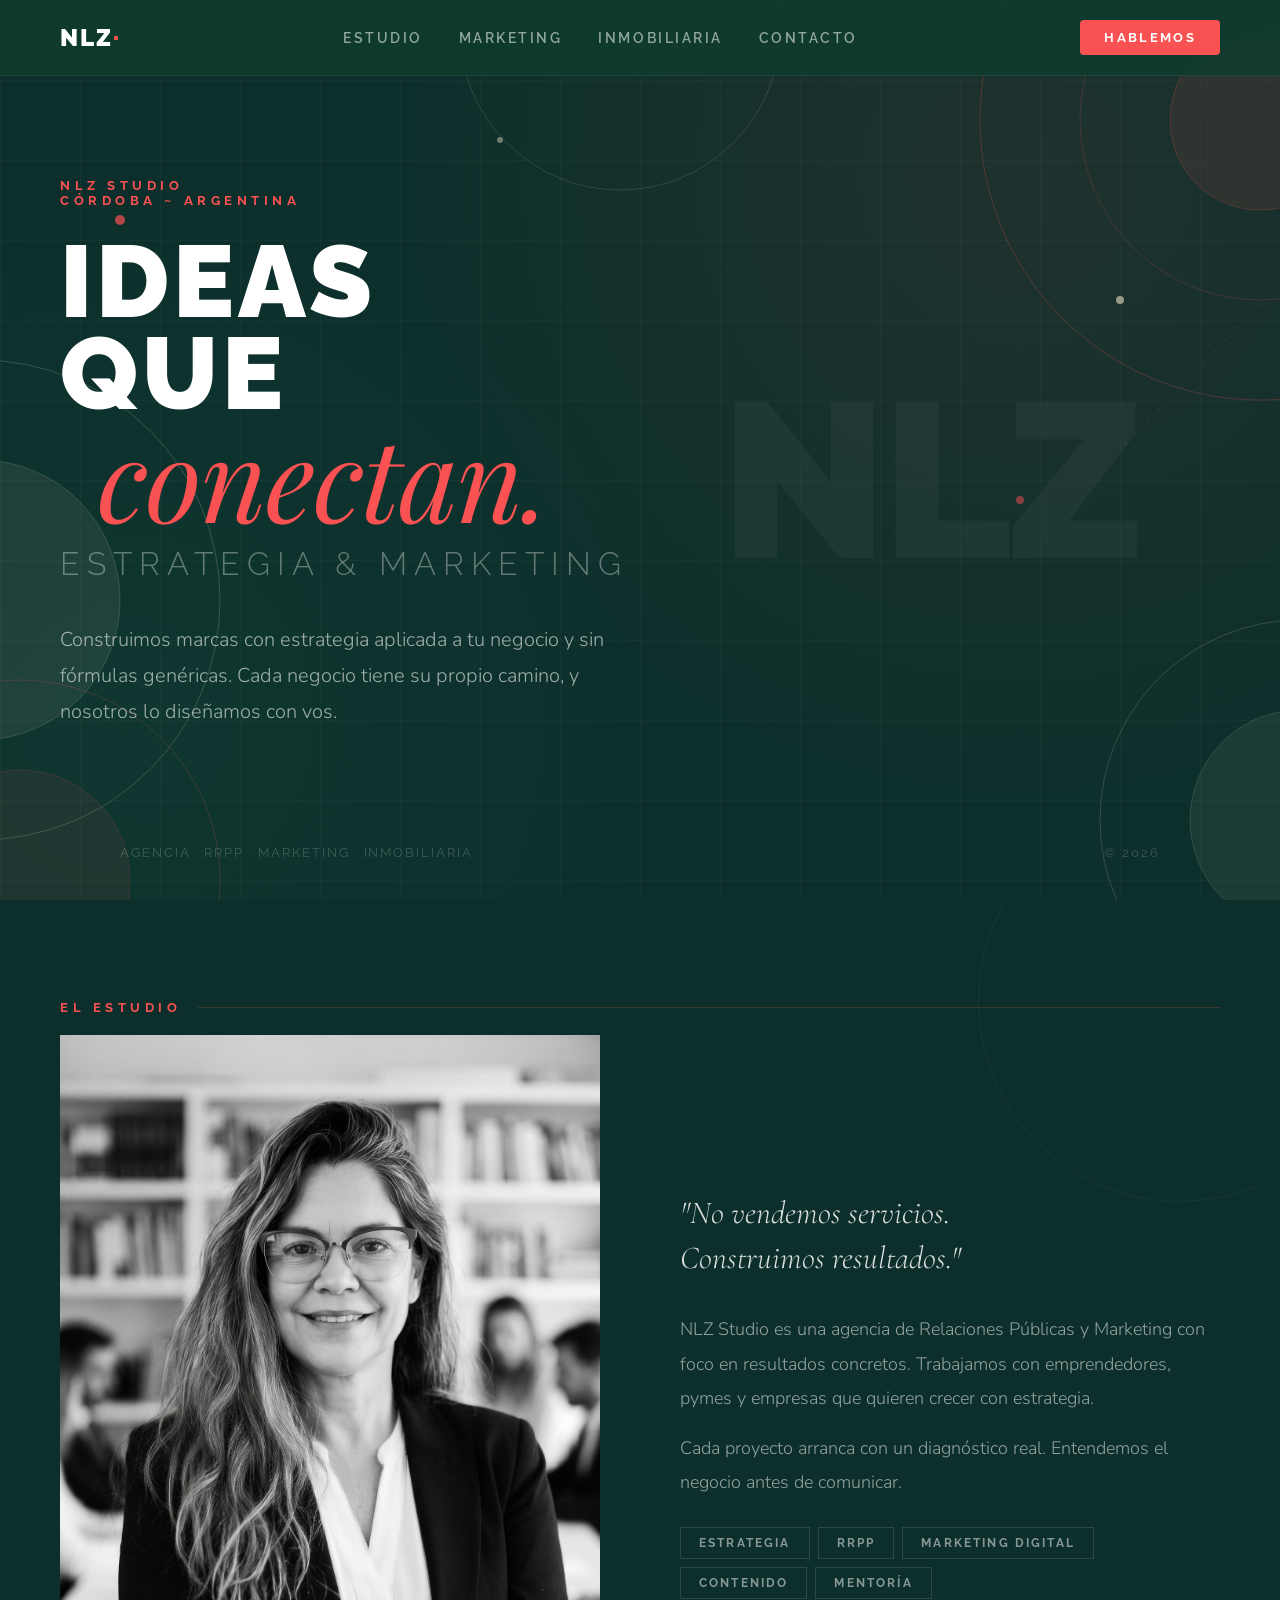
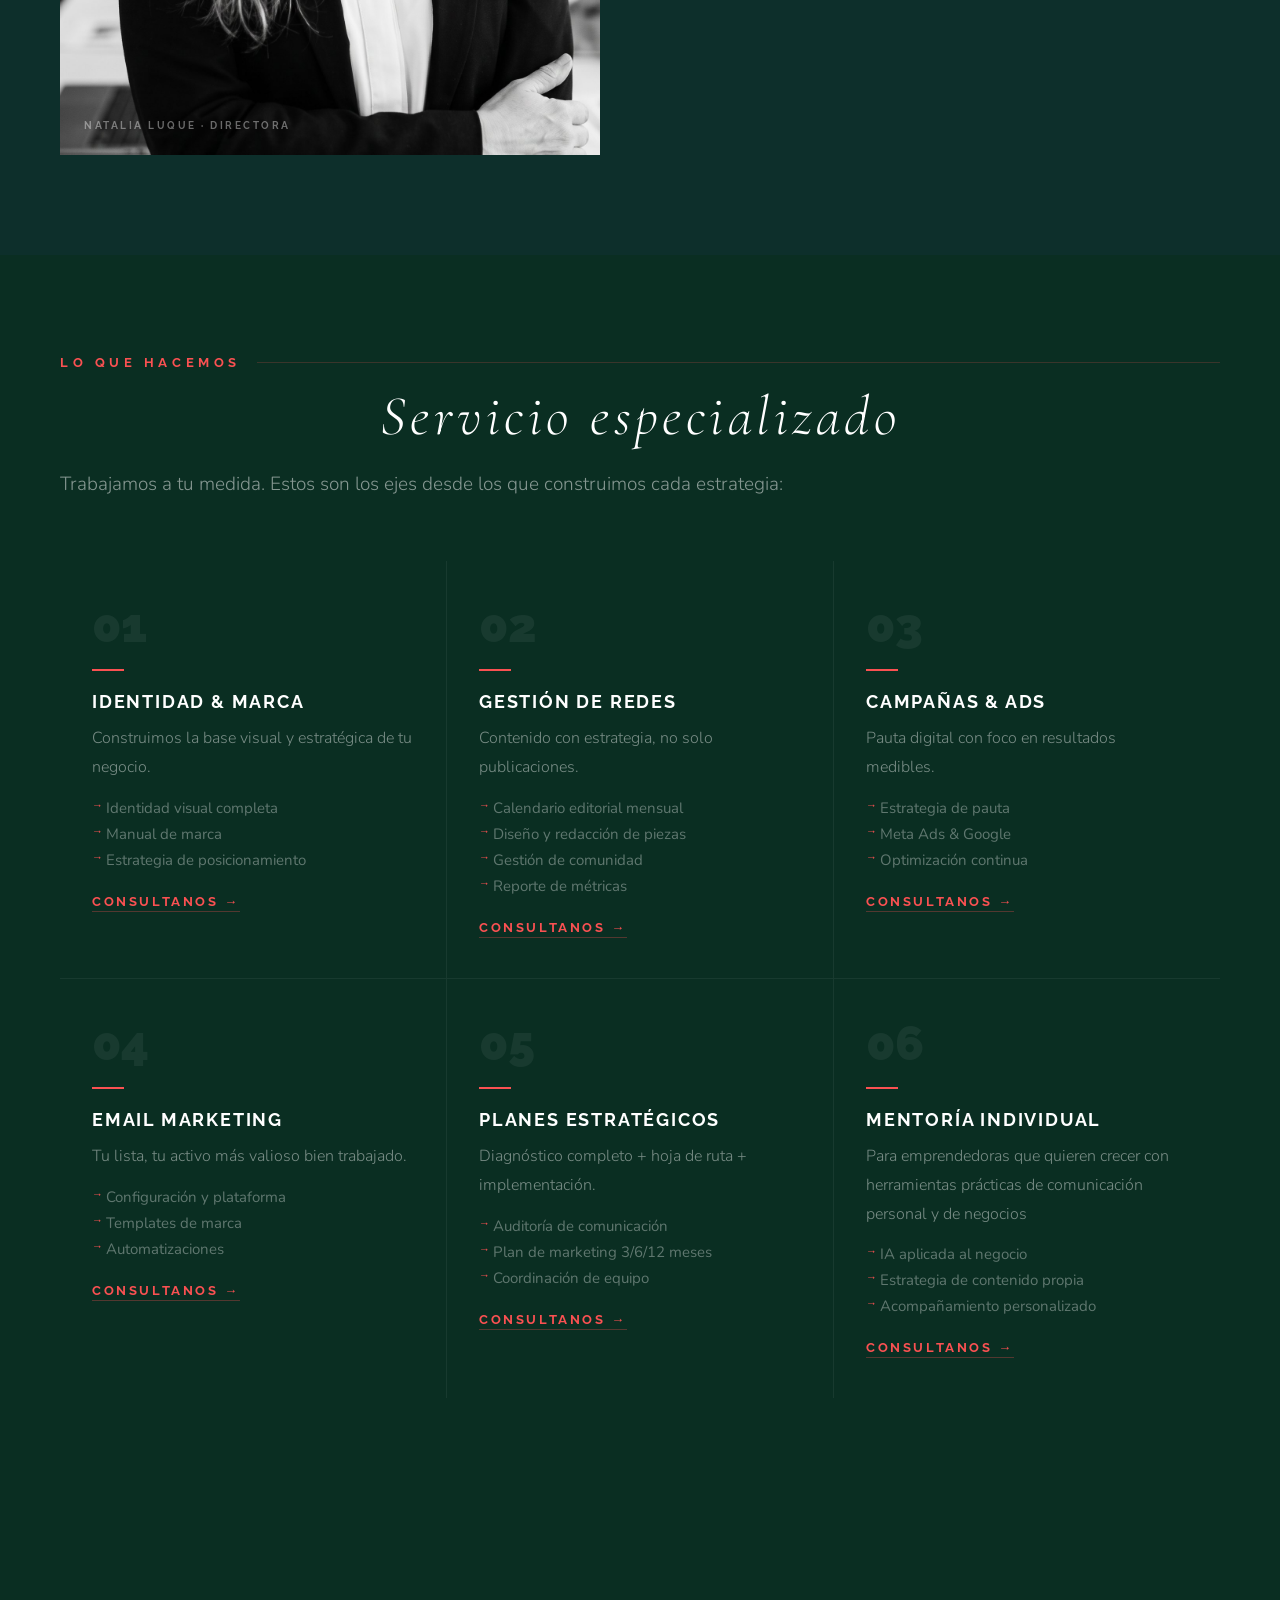
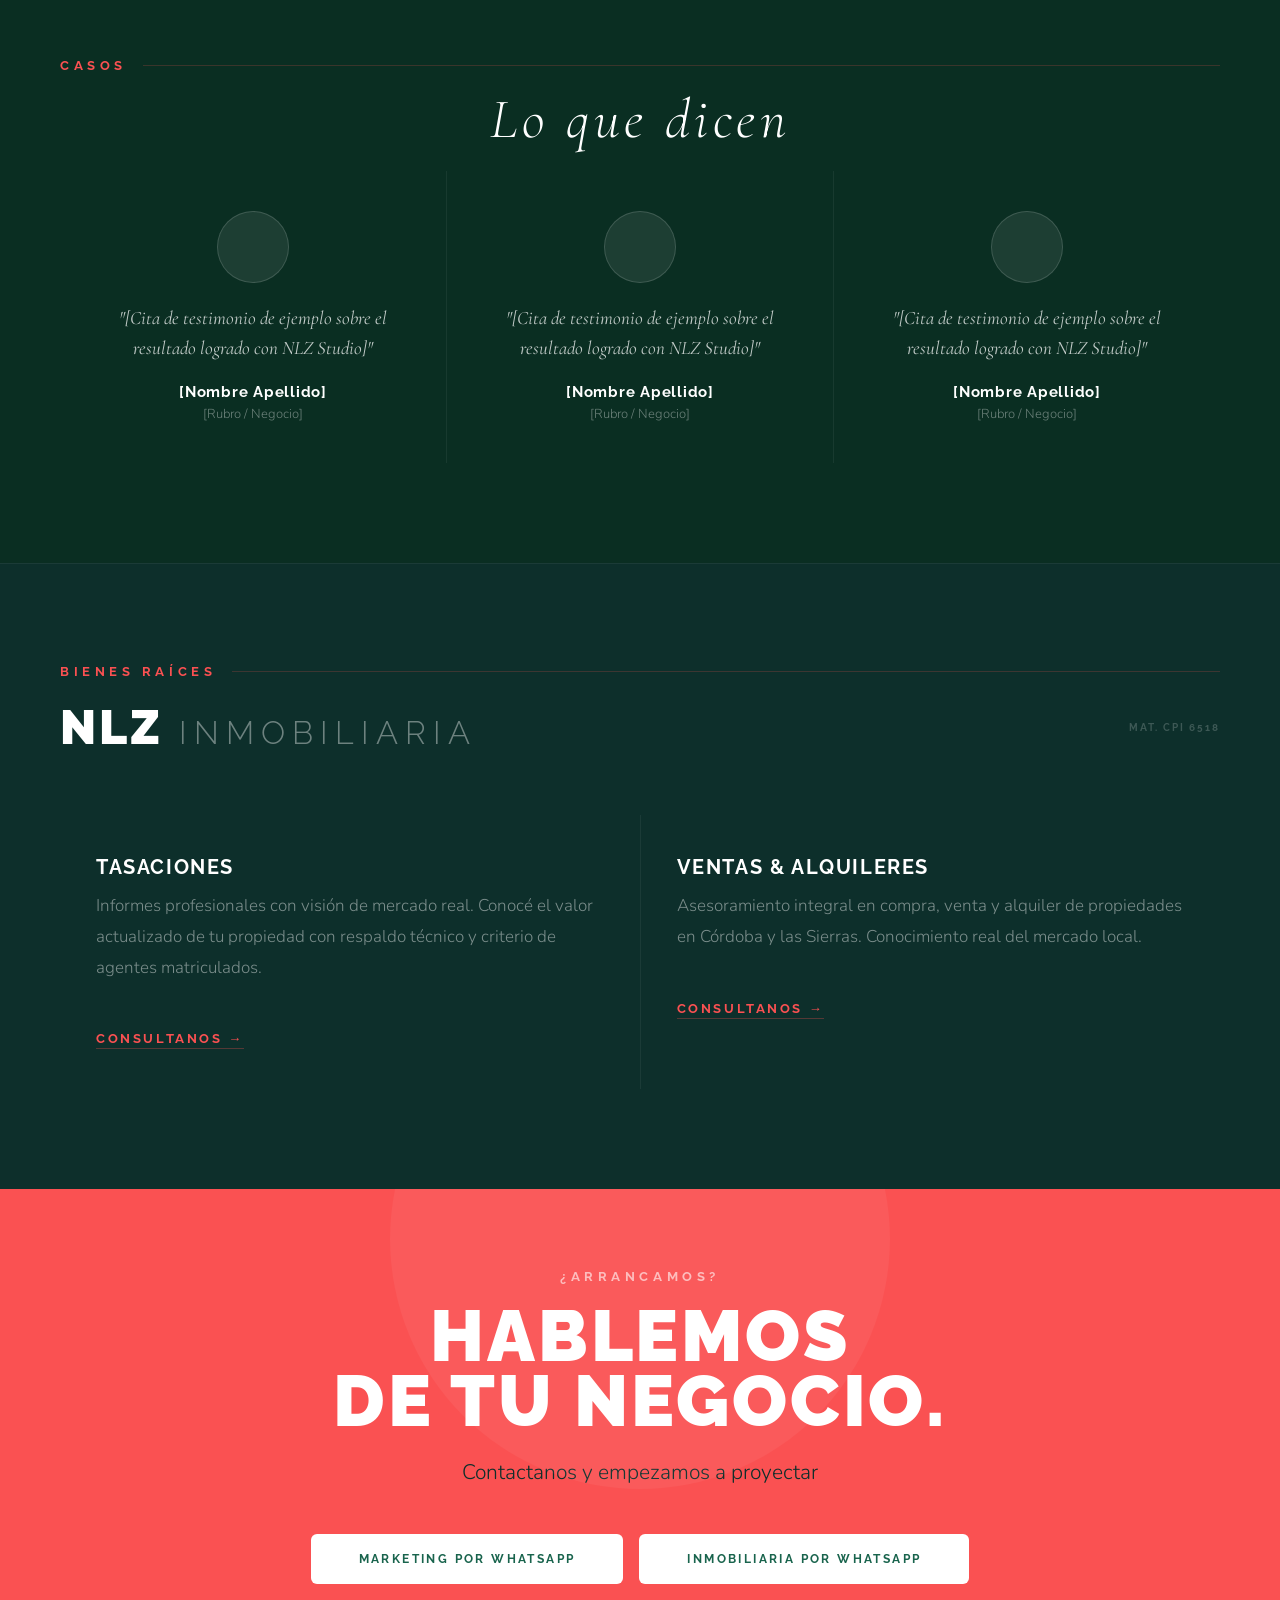
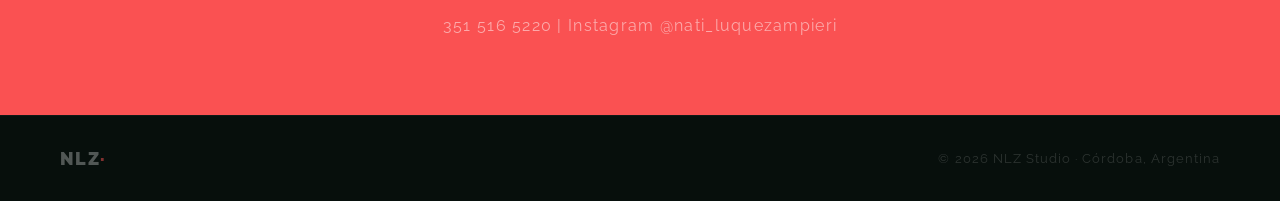
==== commit 59b01c5a: "hero: quitar botones CTA, la navegacion queda en el menu superior" ====
--- a/index.html
+++ b/index.html
@@ -138,28 +138,6 @@
   margin-bottom:52px;
   animation:fadeUp 0.8s 0.3s ease both;
 }
-.hero-actions{
-  display:flex;gap:16px;align-items:center;
-  animation:fadeUp 0.8s 0.4s ease both;
-}
-.btn-primary{
-  background:var(--coral);color:white;
-  font-family:'Raleway',sans-serif;
-  font-size:12px;font-weight:700;letter-spacing:0.2em;
-  text-transform:uppercase;padding:16px 36px;
-  text-decoration:none;transition:opacity 0.2s;
-  display:inline-block;border-radius:6px;
-}
-.btn-primary:hover{opacity:0.85;}
-.btn-ghost{
-  color:rgba(255,255,255,0.5);
-  font-size:12px;font-weight:600;letter-spacing:0.15em;
-  text-transform:uppercase;text-decoration:none;
-  border-bottom:1px solid rgba(255,255,255,0.2);
-  padding-bottom:2px;transition:color 0.2s,border-color 0.2s;
-}
-.btn-ghost:hover{color:white;border-color:white;}
-
 .hero-deco{
   font-family:'Raleway',sans-serif;font-weight:900;
   font-size:clamp(120px,18vw,220px);
@@ -477,8 +455,6 @@
     letter-spacing:0.14em;text-align:center;
   }
   .hero-desc{font-size:17px;margin-bottom:36px;text-align:center;max-width:100%;}
-  .hero-actions{flex-direction:column;align-items:center;gap:12px;width:100%;}
-  .btn-primary{width:100%;text-align:center;}
   .hero-bottom{
     font-size:9px;letter-spacing:0.08em;
     left:20px;right:20px;
@@ -567,10 +543,6 @@
     <div class="hero-desc">
       Construimos marcas con estrategia aplicada a tu negocio y sin fórmulas genéricas. Cada negocio tiene su propio camino, y nosotros lo diseñamos con vos.
     </div>
-    <div class="hero-actions">
-      <a href="#marketing" class="btn-primary">Necesito ayuda con mi negocio</a>
-      <a href="#inmobiliaria" class="btn-ghost">Busco o vendo una propiedad</a>
-    </div>
   </div>
   <div class="hero-right">
     <div class="hero-deco">NLZ</div>
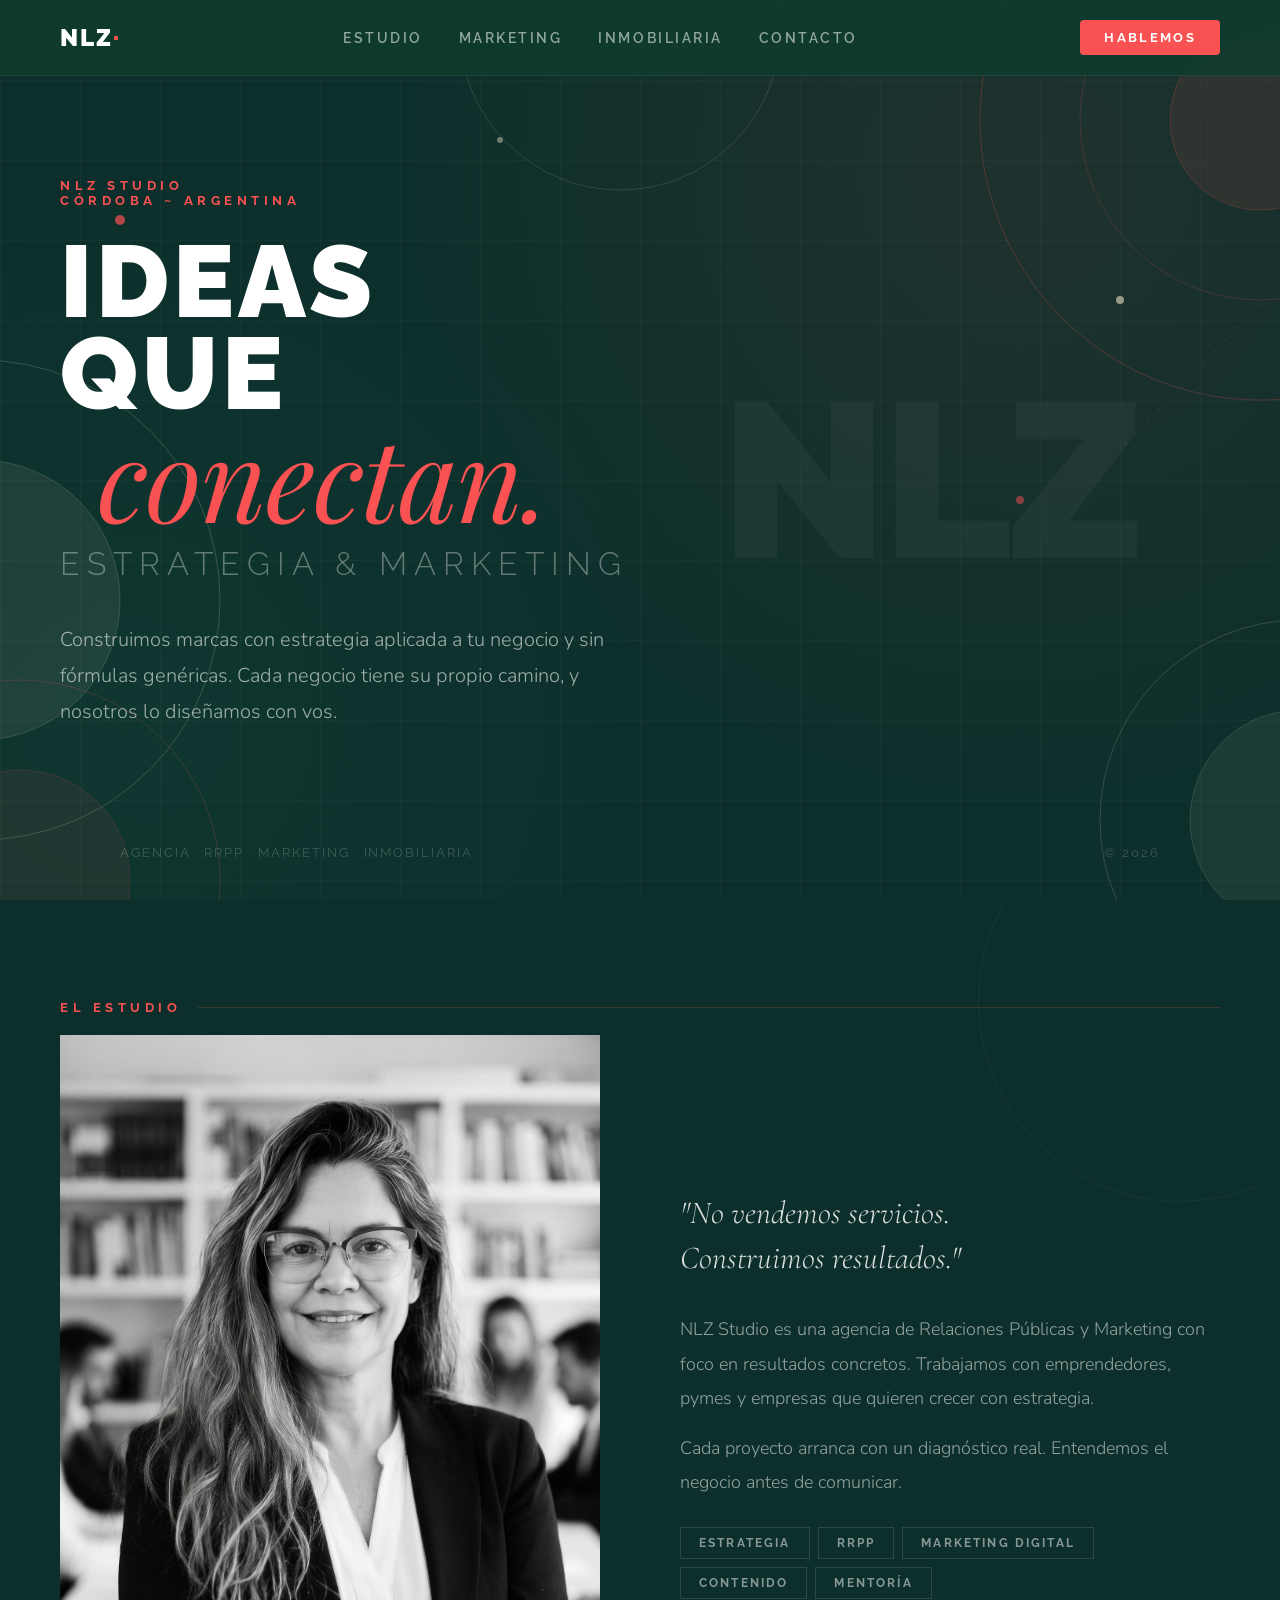
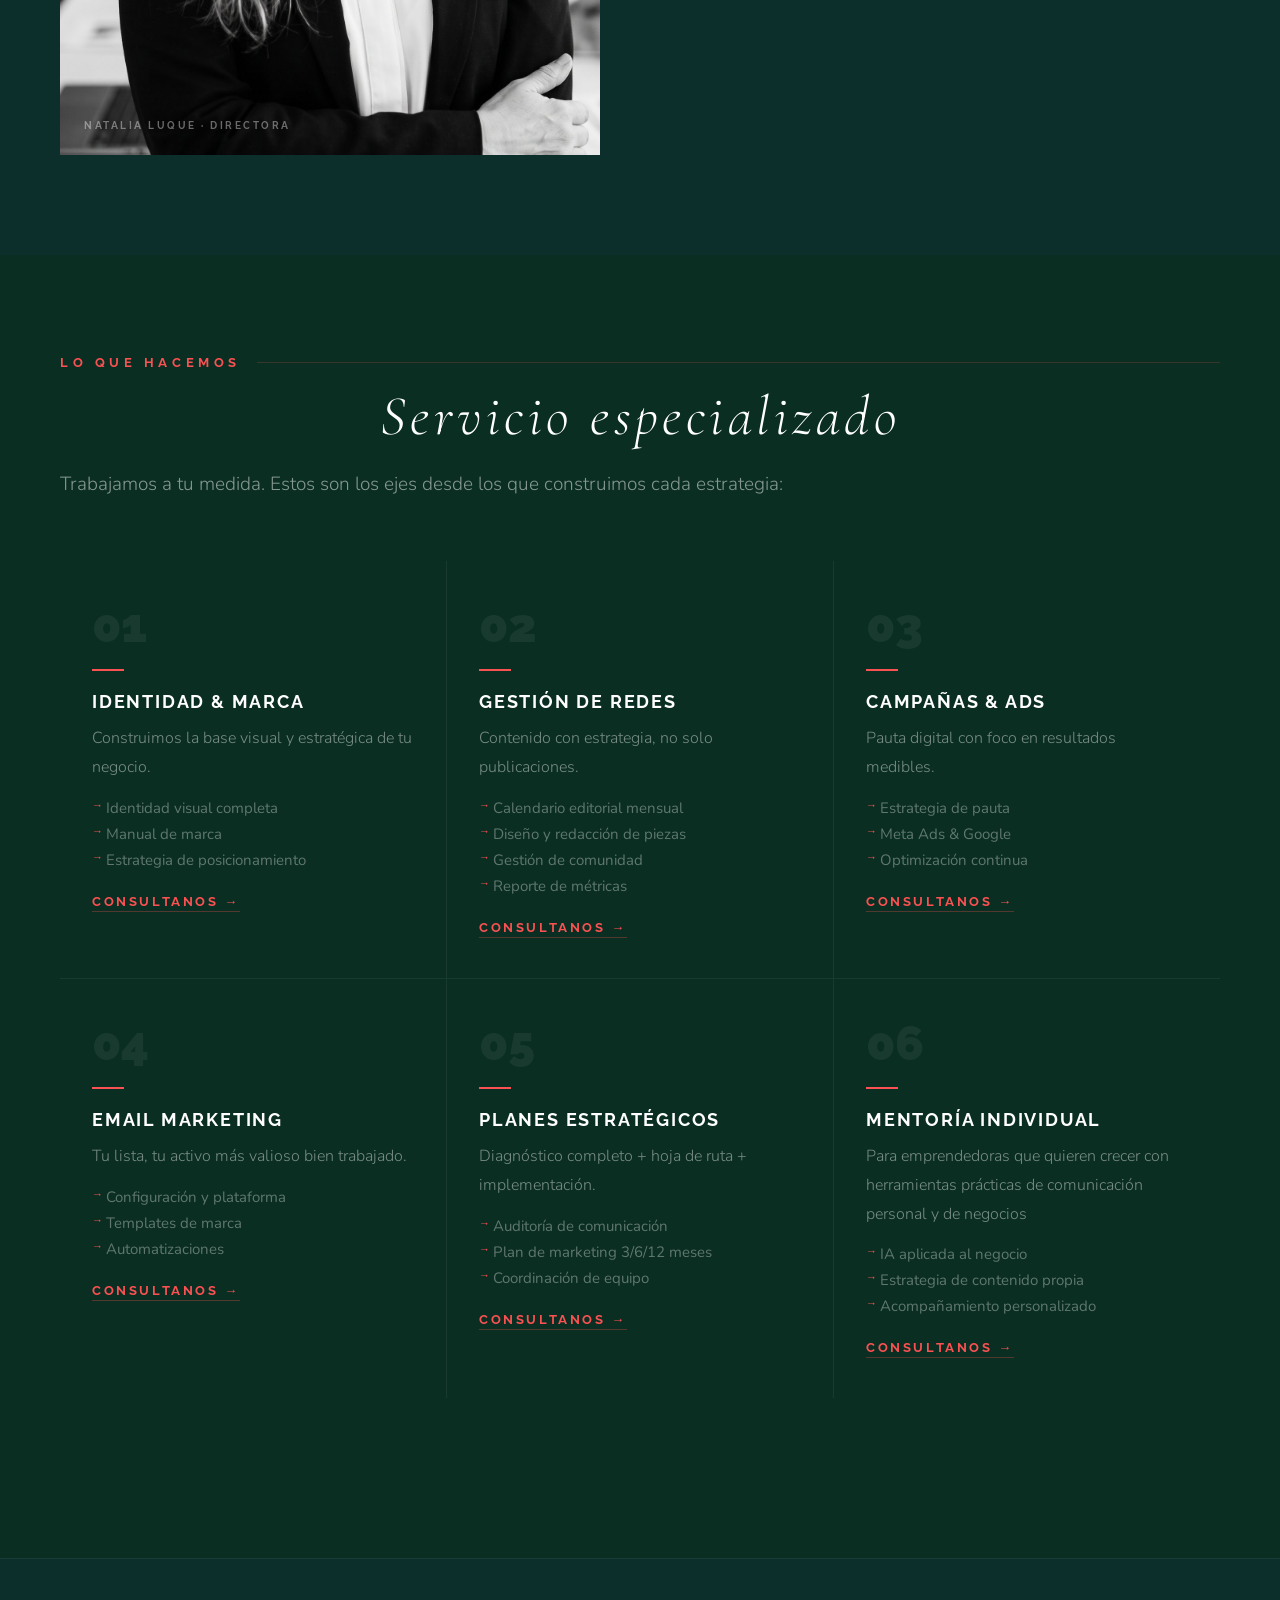
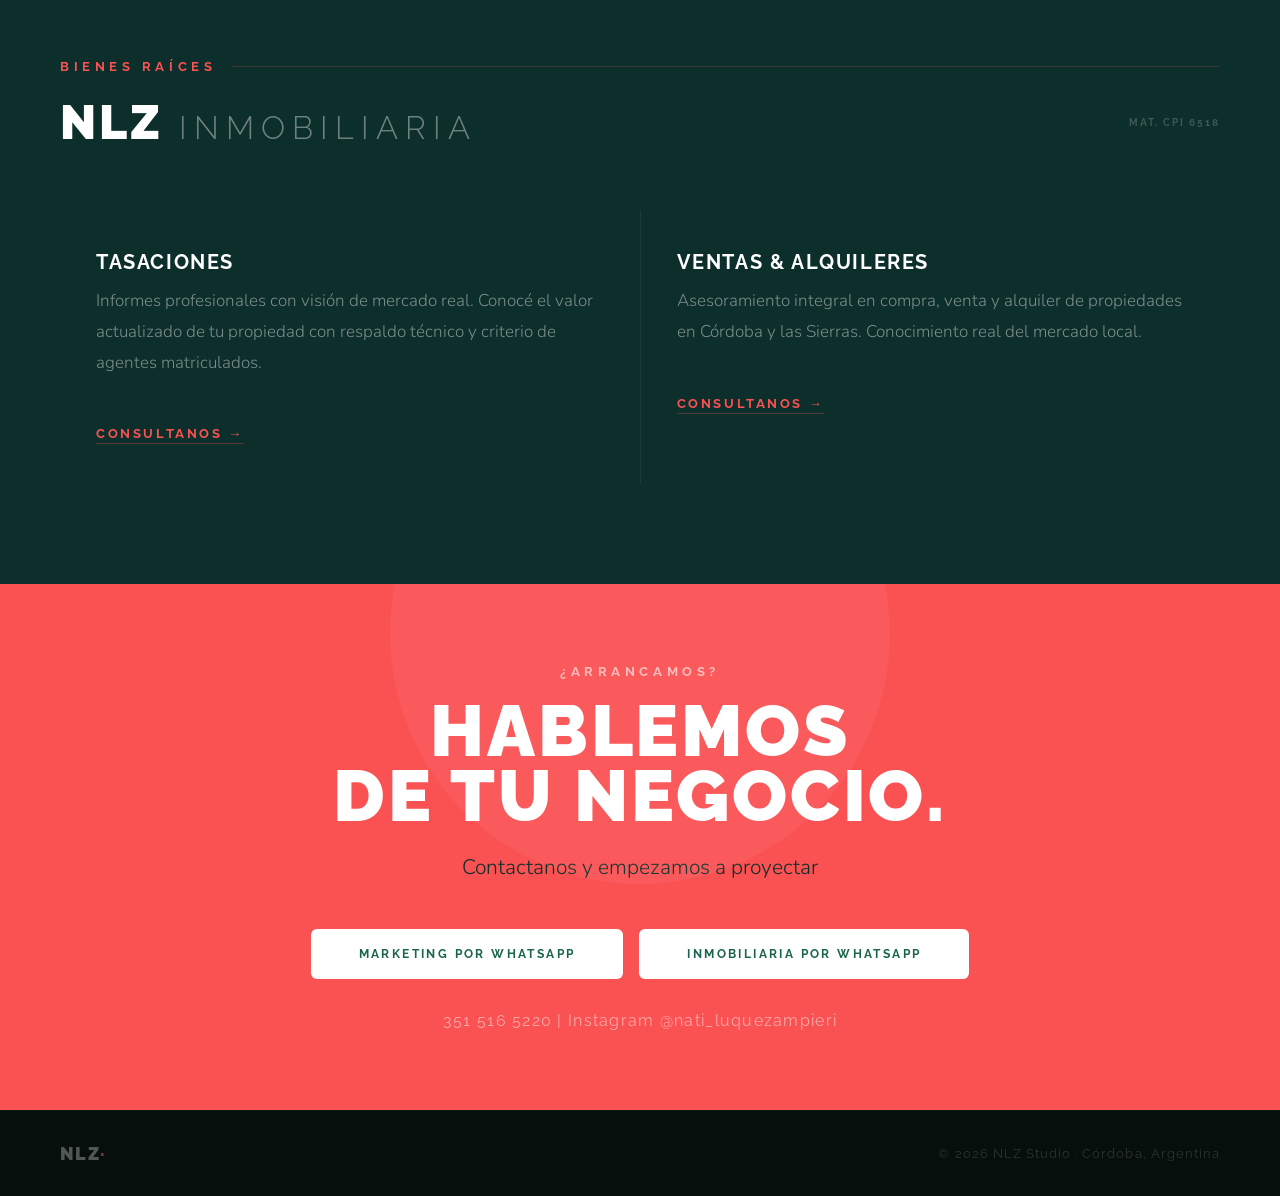
==== commit 1fea55fd: "quitar seccion Testimonios (se agrega despues con casos reales)" ====
--- a/index.html
+++ b/index.html
@@ -283,38 +283,6 @@
   transition:border-color 0.2s;
 }
 .serv-cta:hover{border-color:var(--coral);}
-
-/* ── TESTIMONIOS ── */
-#testimonios{background:#0a2e22;}
-.testi-grid{
-  display:grid;grid-template-columns:repeat(3,1fr);gap:1px;
-  background:rgba(255,255,255,0.06);
-  margin-top:20px;
-}
-.testi-card{
-  background:#0a2e22;
-  padding:40px 32px;text-align:center;
-}
-.testi-avatar{
-  width:72px;height:72px;border-radius:50%;
-  background:rgba(255,255,255,0.08);
-  border:1px solid rgba(255,255,255,0.15);
-  margin:0 auto 20px;
-}
-.testi-quote{
-  font-family:'Cormorant Garamond',serif;font-style:italic;
-  font-size:19px;color:rgba(255,255,255,0.75);
-  line-height:1.6;margin-bottom:20px;
-}
-.testi-nombre{
-  font-family:'Raleway',sans-serif;font-weight:700;
-  font-size:15px;letter-spacing:0.05em;color:var(--blanco);
-}
-.testi-rol{
-  font-family:'Nunito',sans-serif;font-weight:300;
-  font-size:13px;color:rgba(255,255,255,0.4);
-  margin-top:4px;
-}
 
 /* ── INMOBILIARIA ── */
 #inmobiliaria{
@@ -471,9 +439,6 @@
   .servicios-intro{text-align:center;}
   .servicios-grid{grid-template-columns:1fr;}
   .servicio-card{padding:28px 20px;}
-
-  .testi-grid{grid-template-columns:1fr;}
-  .testi-card{padding:32px 24px;}
 
   .inmo-grid{grid-template-columns:1fr;}
   .inmo-header{flex-wrap:wrap;gap:8px;justify-content:center;text-align:center;}
@@ -664,32 +629,6 @@
   </div>
 </section>
 
-<!-- TESTIMONIOS -->
-<section id="testimonios">
-  <div class="s-label">Casos</div>
-  <div class="s-title" style="text-align:center;font-weight:300;font-family:'Cormorant Garamond',serif;font-style:italic;letter-spacing:0.08em;text-transform:none;">Lo que dicen</div>
-  <div class="testi-grid">
-    <div class="testi-card">
-      <div class="testi-avatar"></div>
-      <div class="testi-quote">"[Cita de testimonio de ejemplo sobre el resultado logrado con NLZ Studio]"</div>
-      <div class="testi-nombre">[Nombre Apellido]</div>
-      <div class="testi-rol">[Rubro / Negocio]</div>
-    </div>
-    <div class="testi-card">
-      <div class="testi-avatar"></div>
-      <div class="testi-quote">"[Cita de testimonio de ejemplo sobre el resultado logrado con NLZ Studio]"</div>
-      <div class="testi-nombre">[Nombre Apellido]</div>
-      <div class="testi-rol">[Rubro / Negocio]</div>
-    </div>
-    <div class="testi-card">
-      <div class="testi-avatar"></div>
-      <div class="testi-quote">"[Cita de testimonio de ejemplo sobre el resultado logrado con NLZ Studio]"</div>
-      <div class="testi-nombre">[Nombre Apellido]</div>
-      <div class="testi-rol">[Rubro / Negocio]</div>
-    </div>
-  </div>
-</section>
-
 <!-- INMOBILIARIA -->
 <section id="inmobiliaria">
   <div class="s-label">Bienes raíces</div>
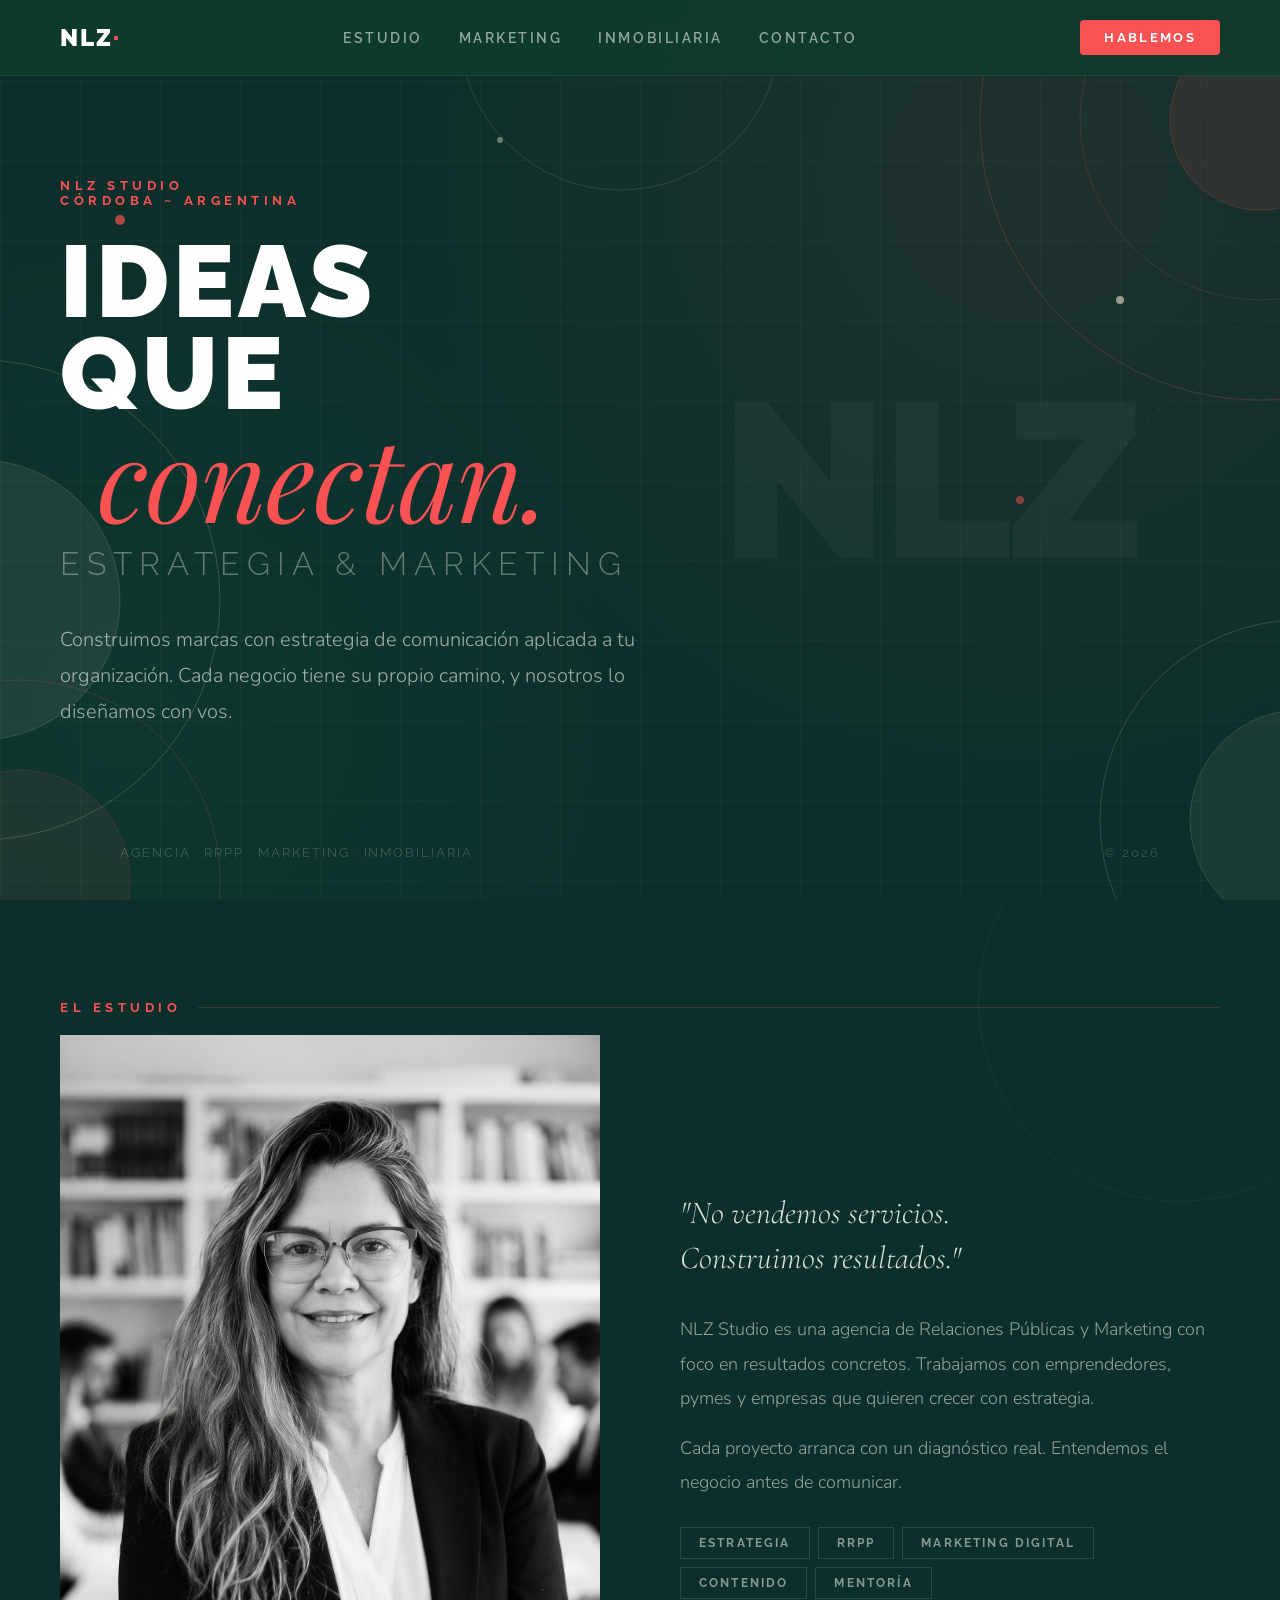
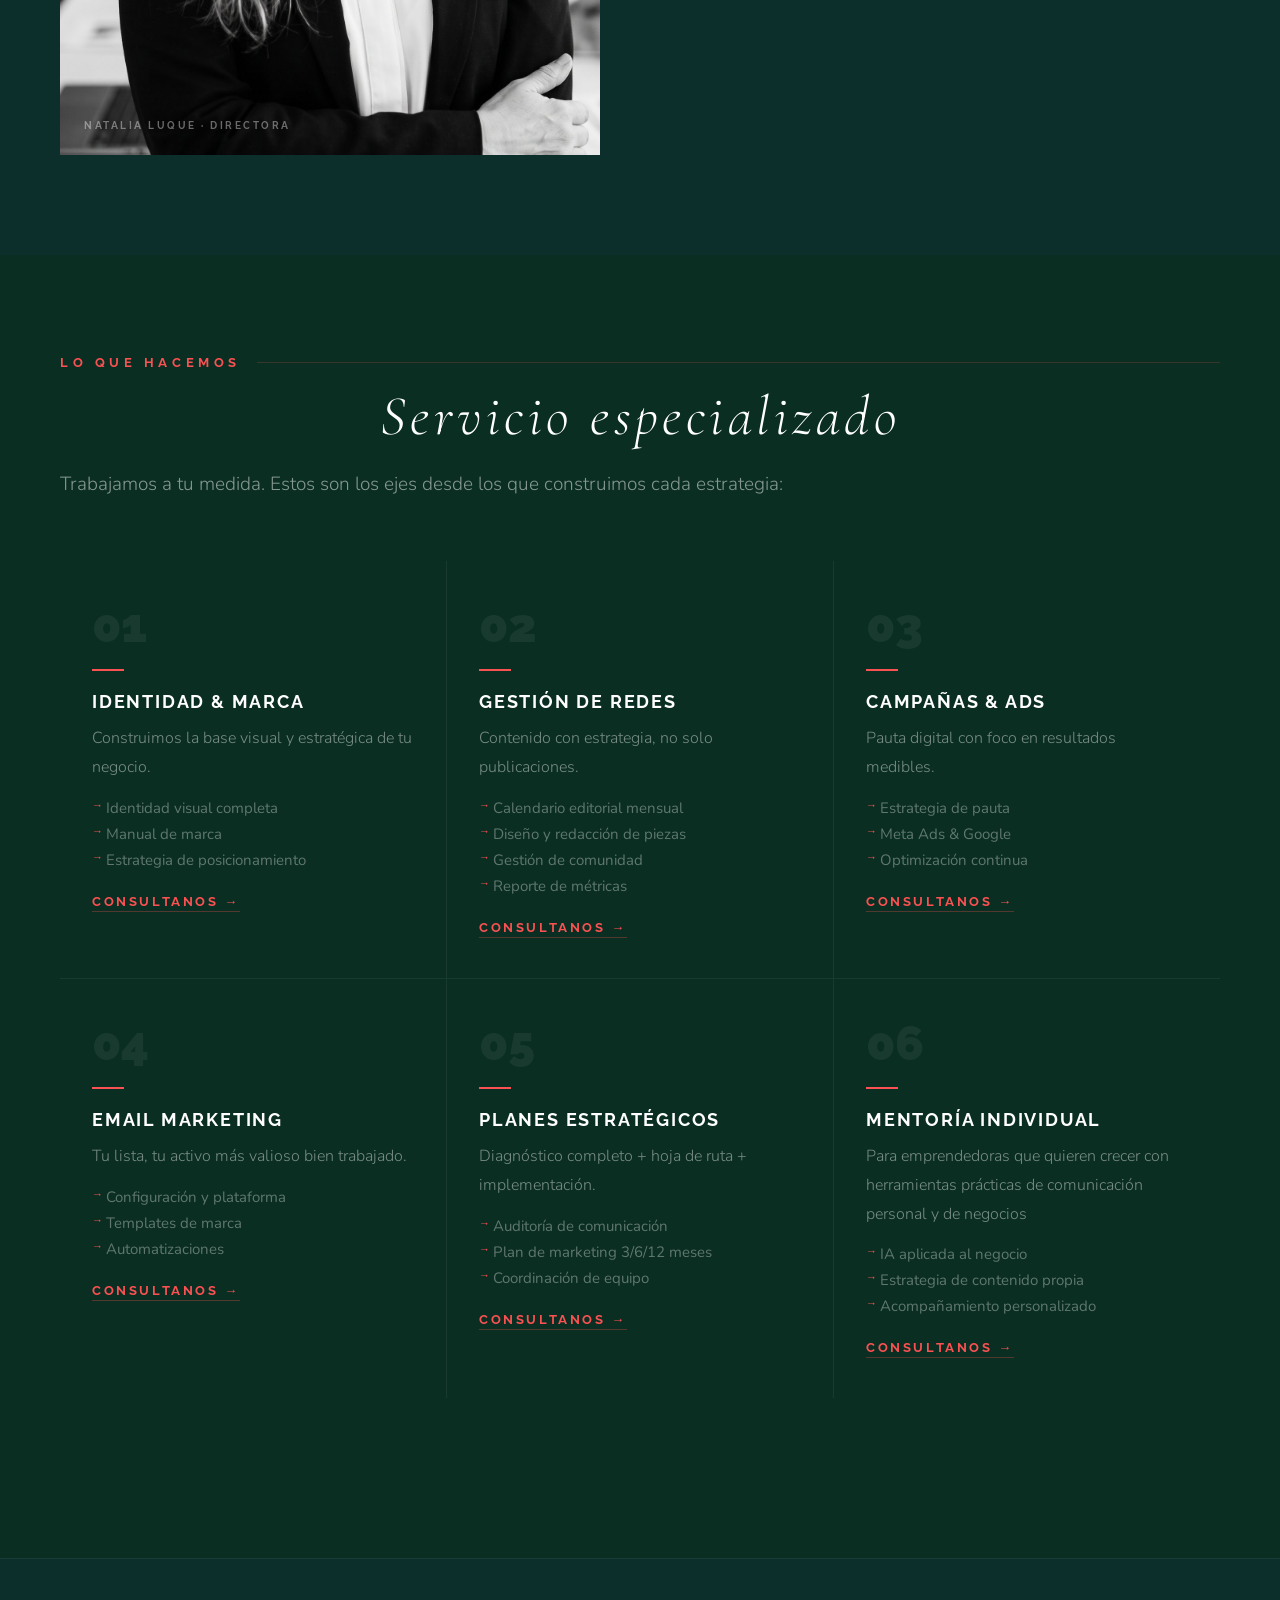
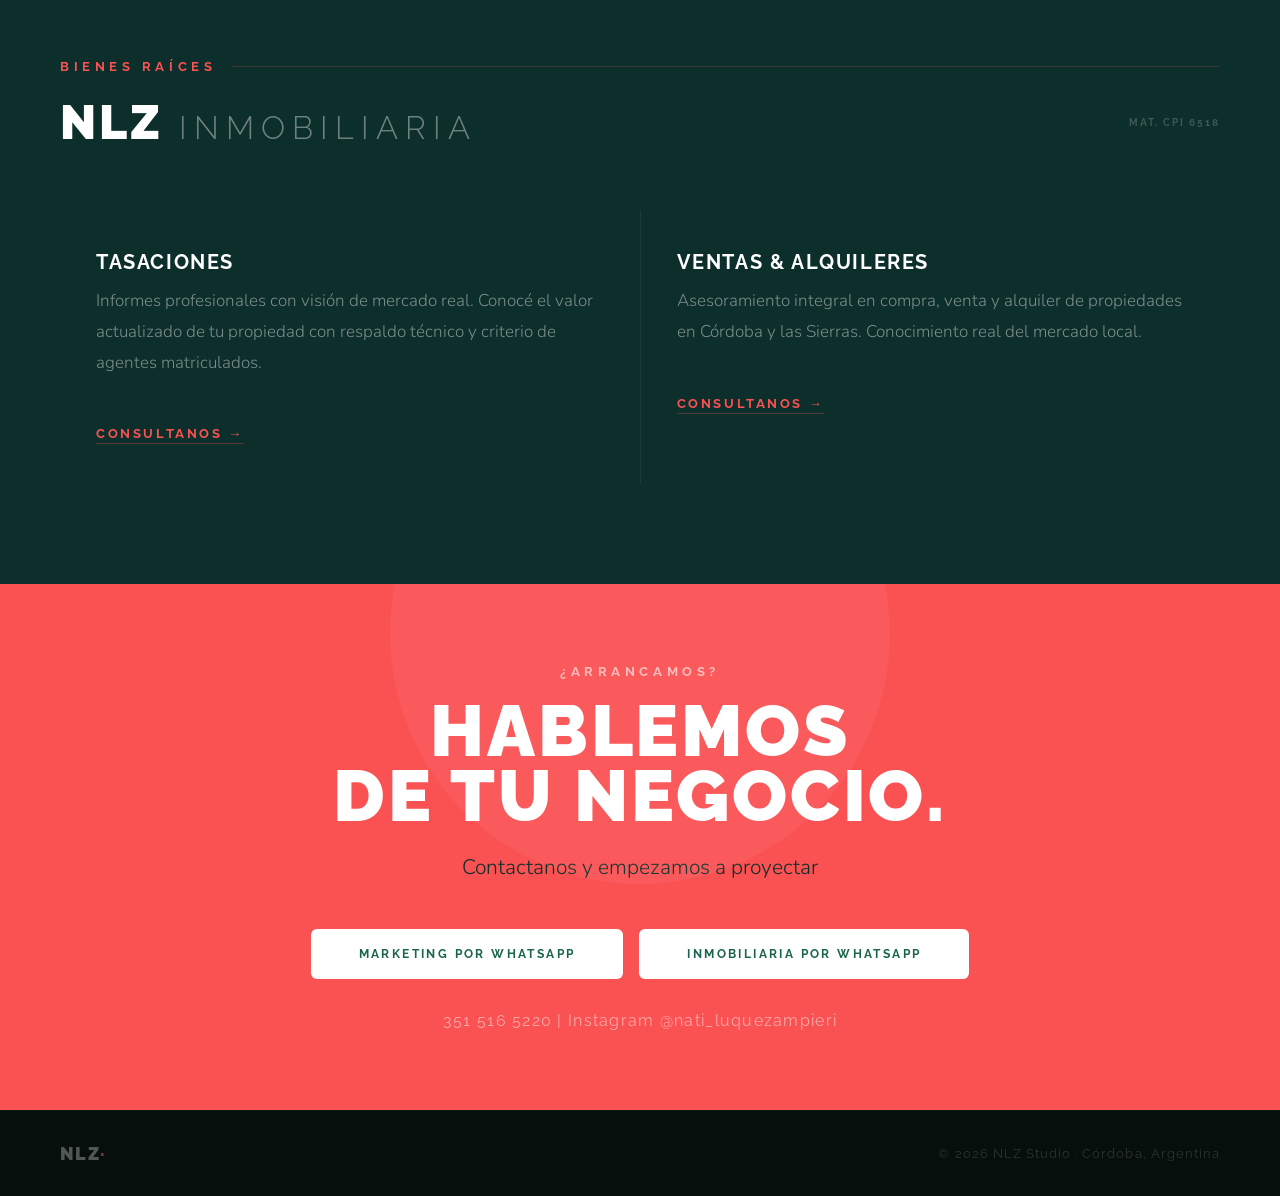
==== commit 91a1db5c: "hero: ajustar texto descripcion (estrategia de comunicacion aplicada a tu organizacion)" ====
--- a/index.html
+++ b/index.html
@@ -506,7 +506,7 @@
     <div class="hero-title">Ideas<br>que<br><span class="hero-cursiva">conectan.</span></div>
     <div class="hero-title-sub">Estrategia & Marketing</div>
     <div class="hero-desc">
-      Construimos marcas con estrategia aplicada a tu negocio y sin fórmulas genéricas. Cada negocio tiene su propio camino, y nosotros lo diseñamos con vos.
+      Construimos marcas con estrategia de comunicación aplicada a tu organización. Cada negocio tiene su propio camino, y nosotros lo diseñamos con vos.
     </div>
   </div>
   <div class="hero-right">
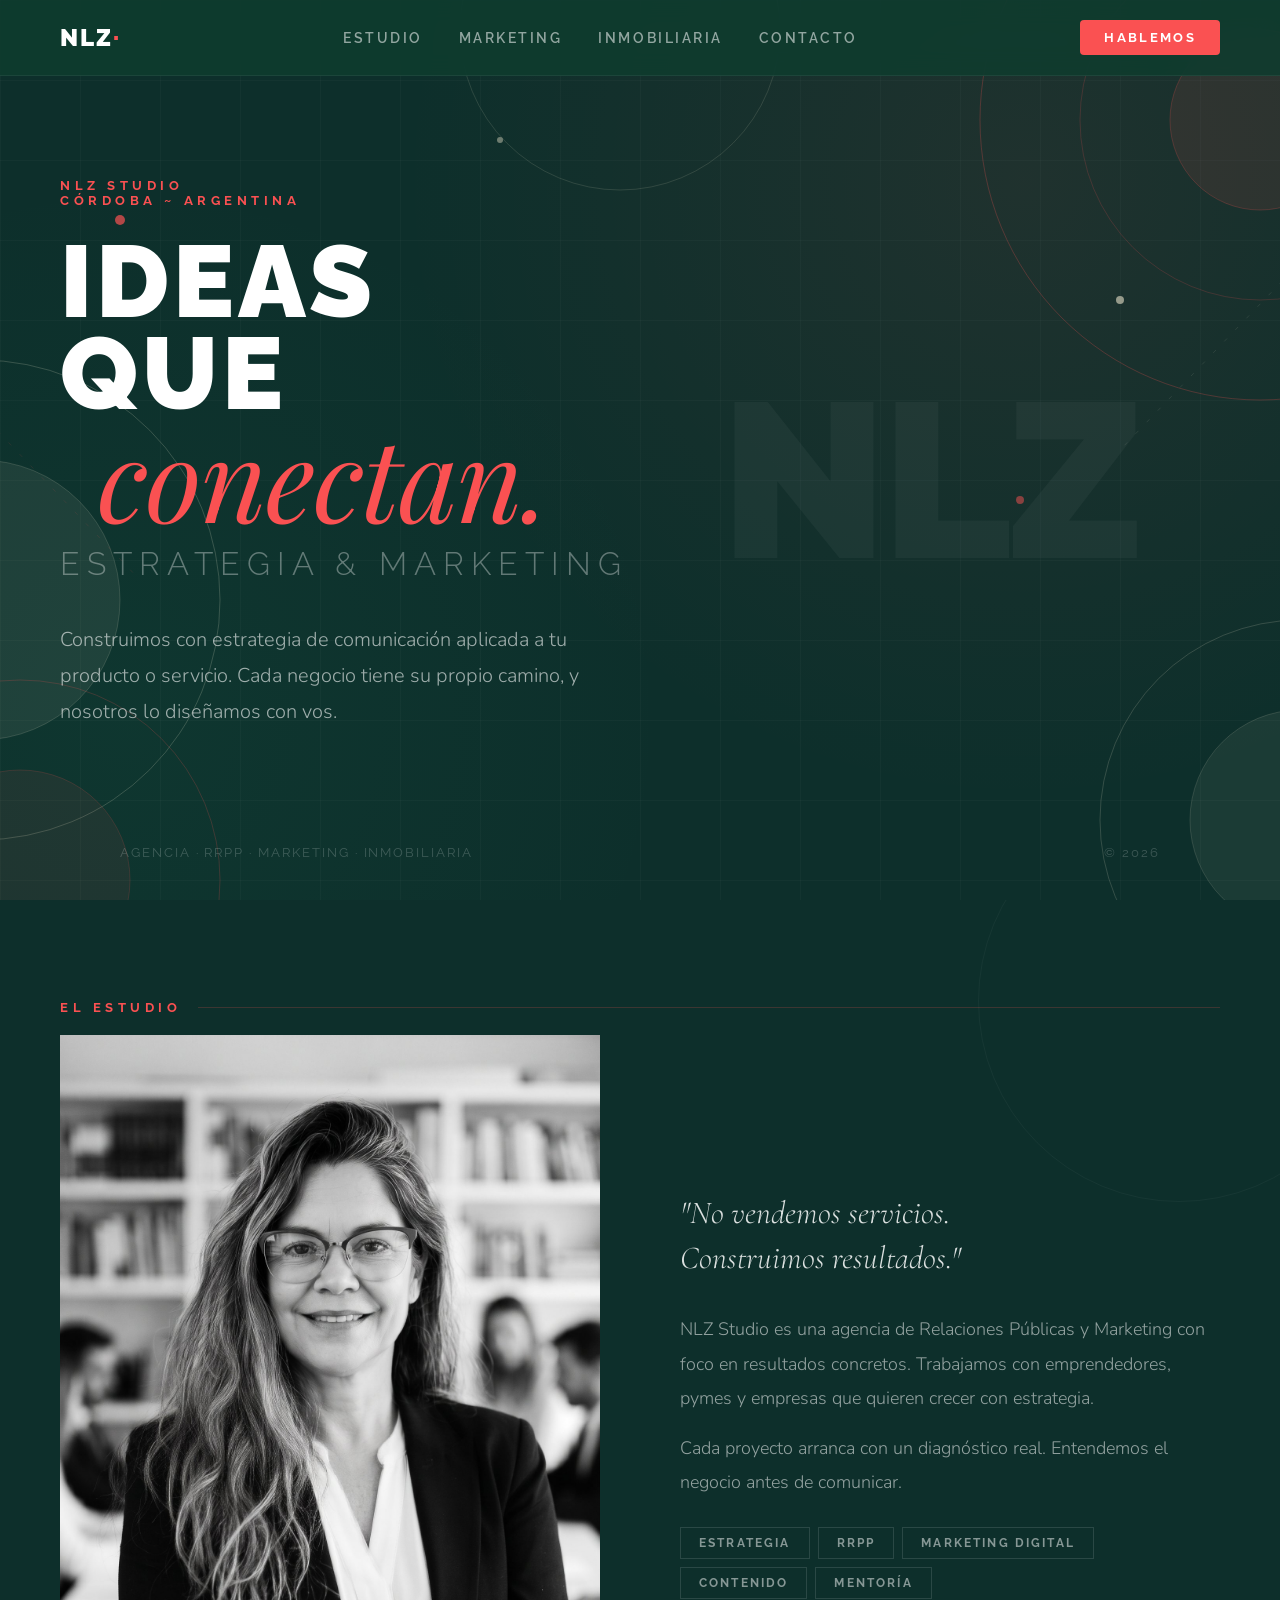
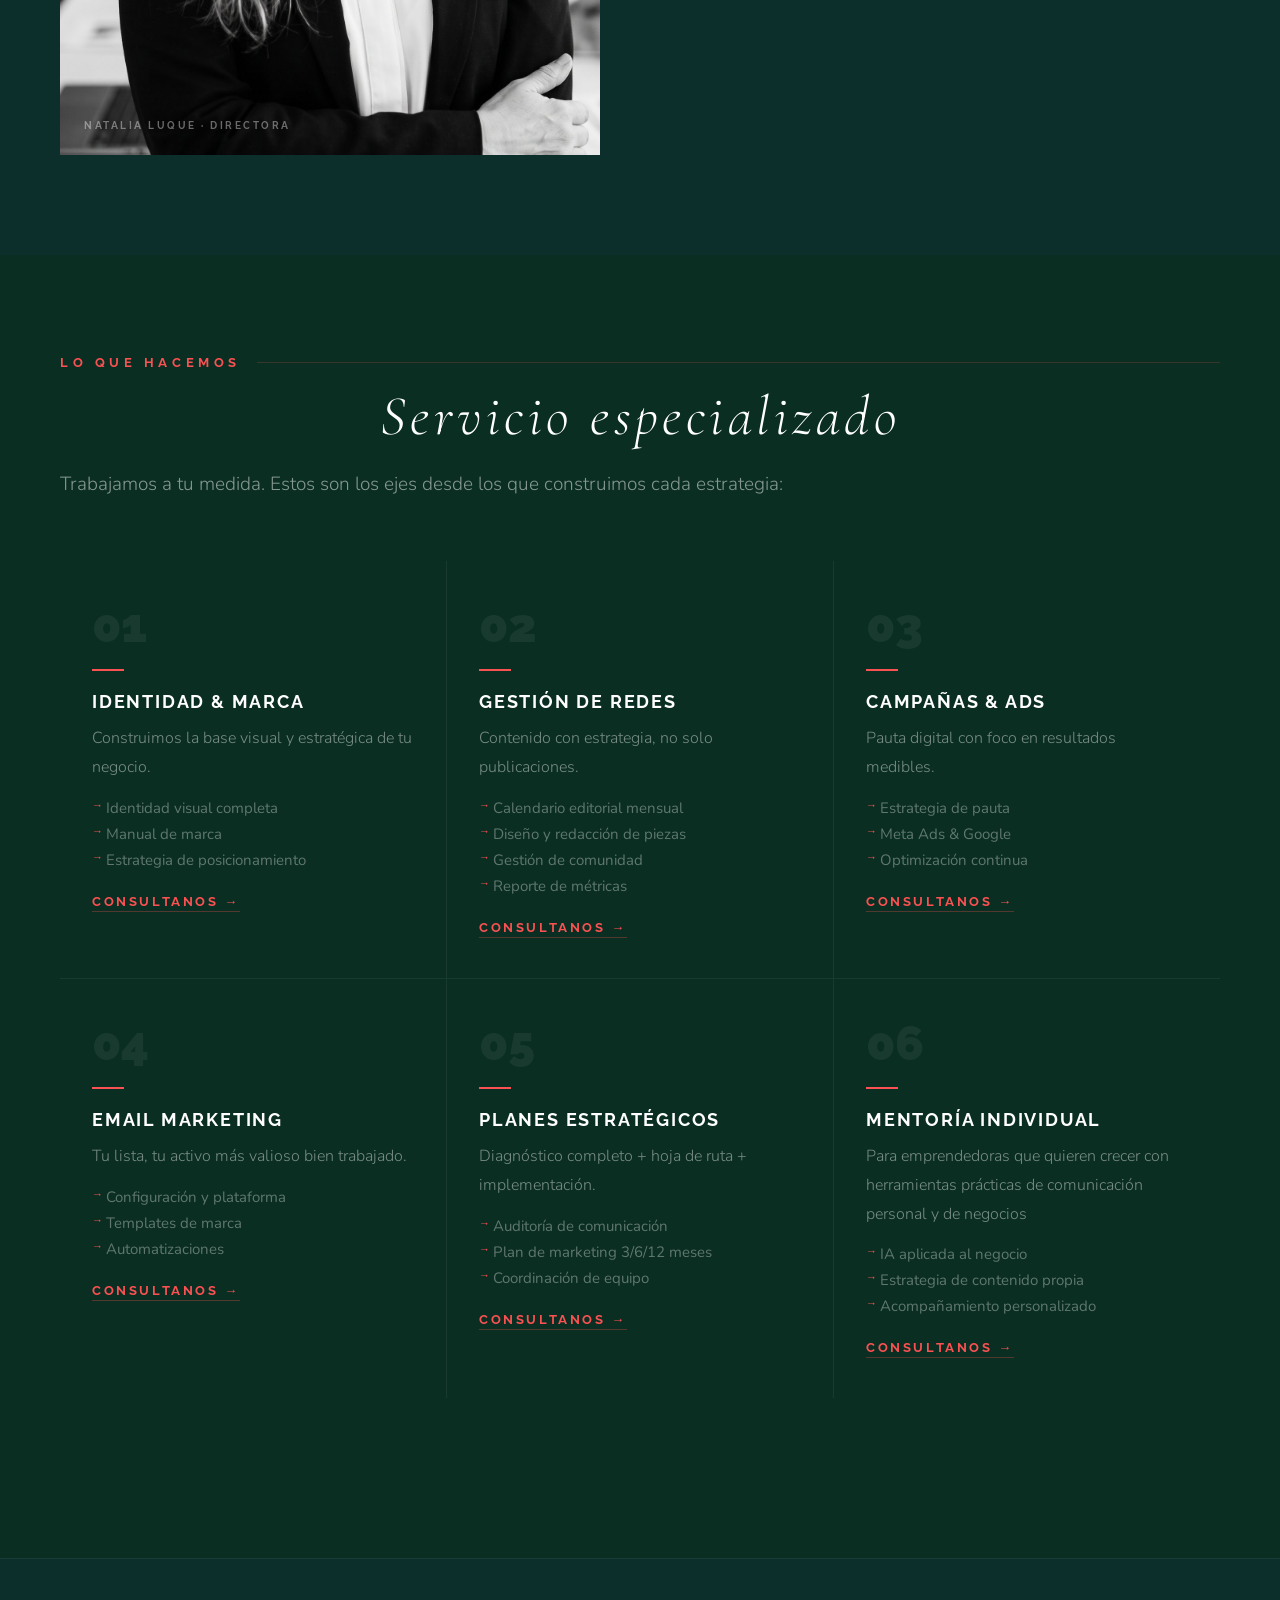
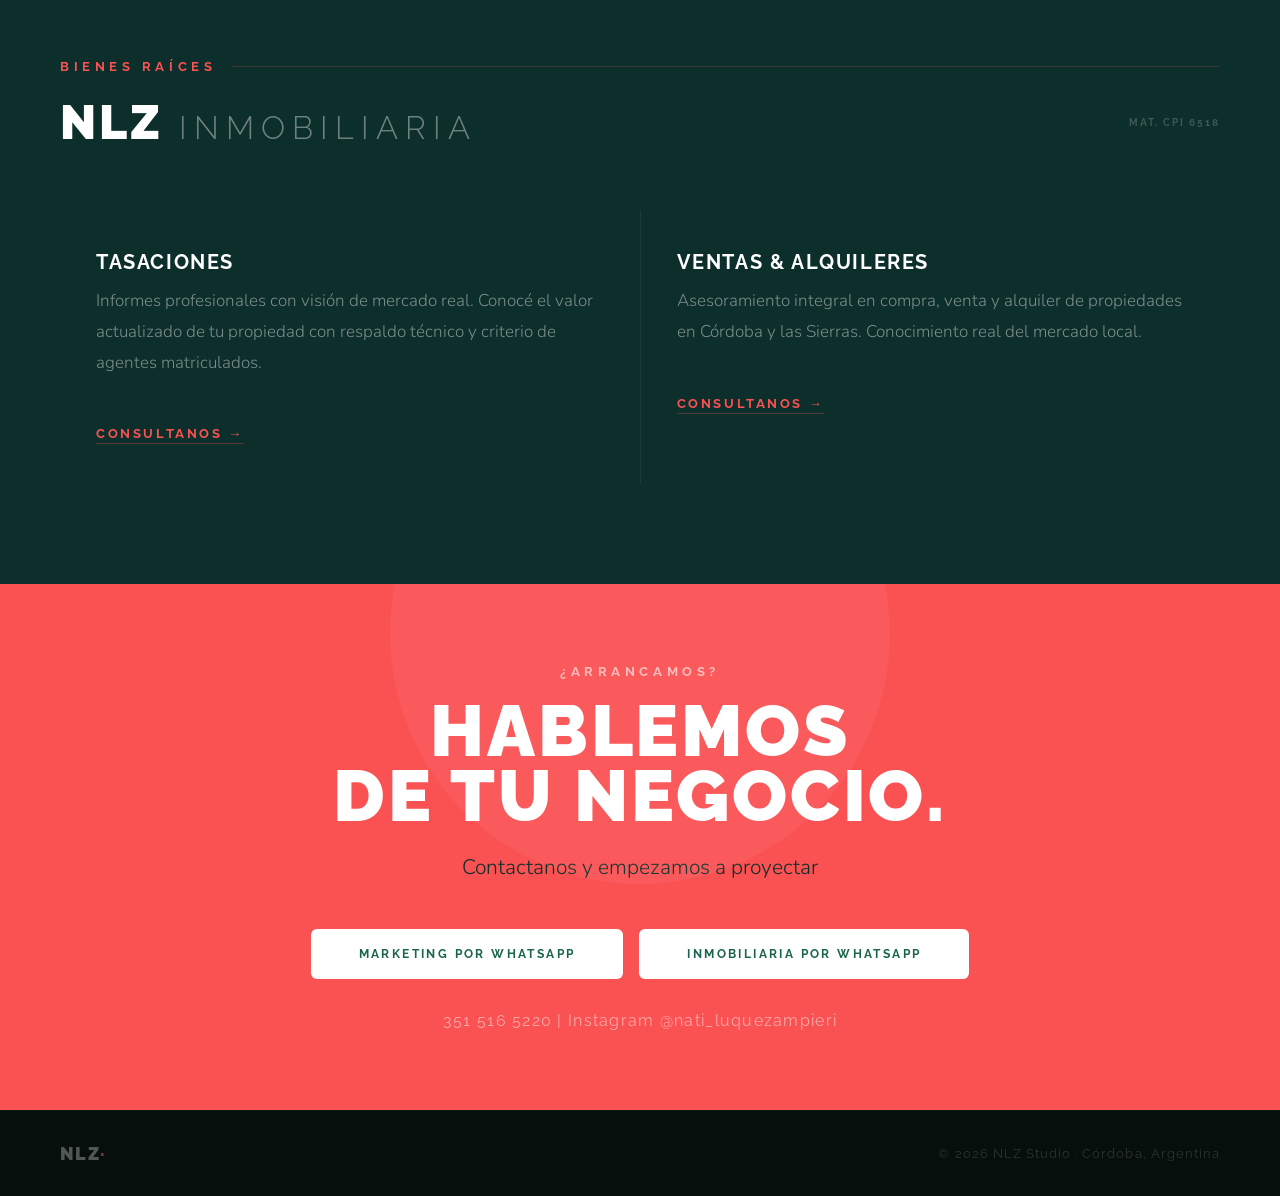
==== commit f10cdb29: "hero: descripcion aplicada a tu producto o servicio" ====
--- a/index.html
+++ b/index.html
@@ -506,7 +506,7 @@
     <div class="hero-title">Ideas<br>que<br><span class="hero-cursiva">conectan.</span></div>
     <div class="hero-title-sub">Estrategia & Marketing</div>
     <div class="hero-desc">
-      Construimos marcas con estrategia de comunicación aplicada a tu organización. Cada negocio tiene su propio camino, y nosotros lo diseñamos con vos.
+      Construimos con estrategia de comunicación aplicada a tu producto o servicio. Cada negocio tiene su propio camino, y nosotros lo diseñamos con vos.
     </div>
   </div>
   <div class="hero-right">
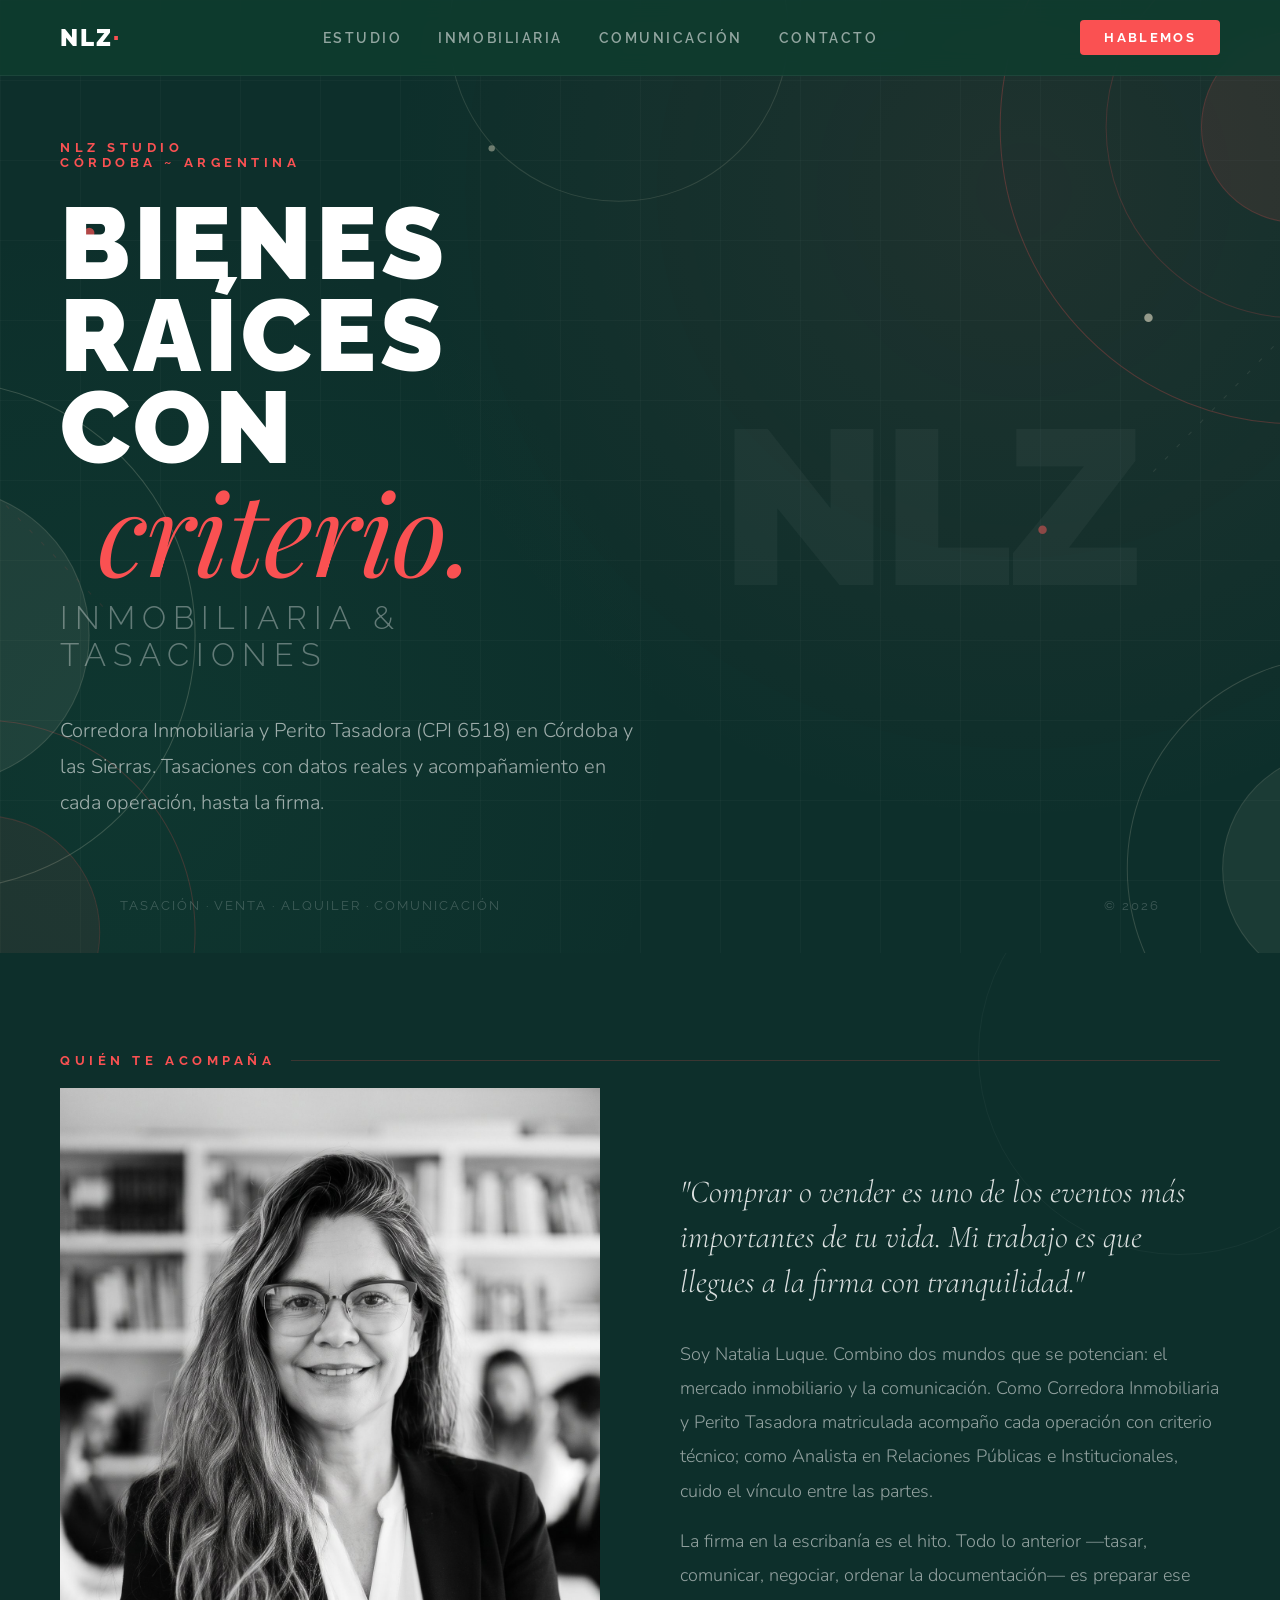
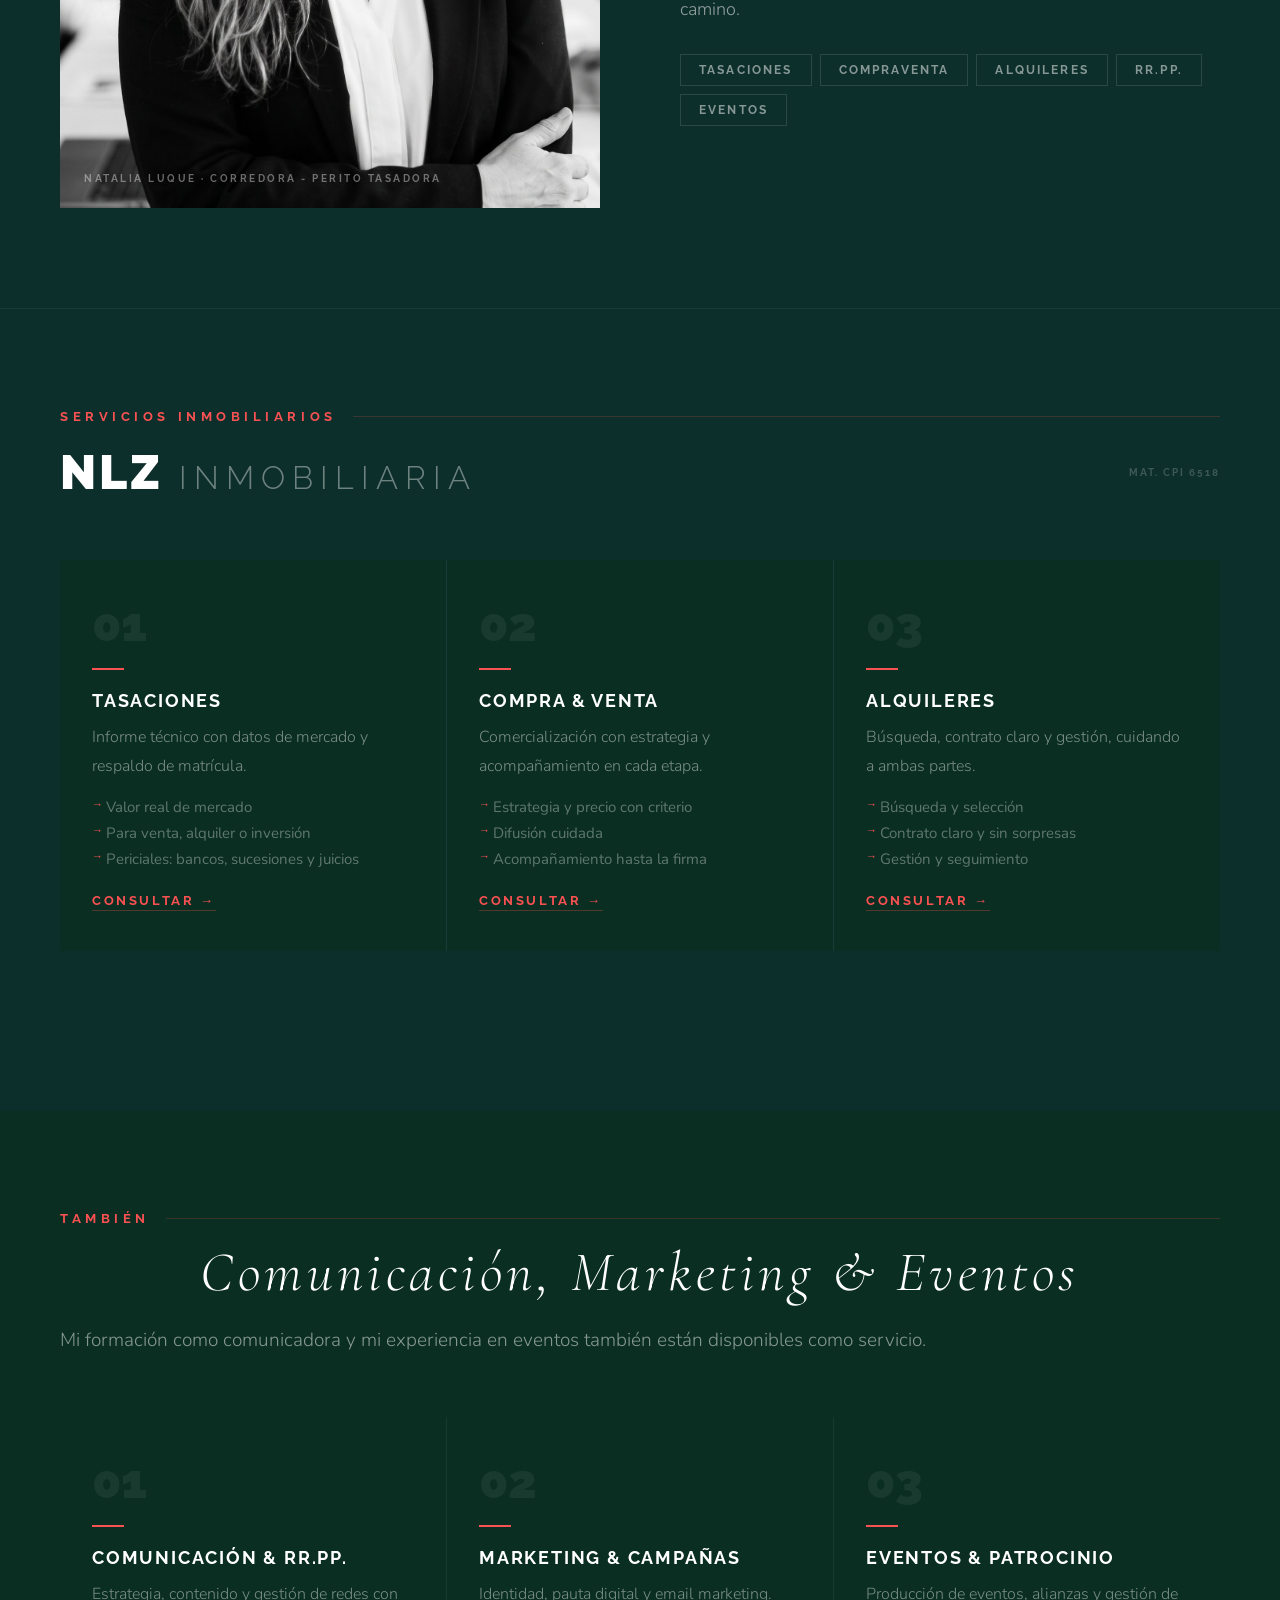
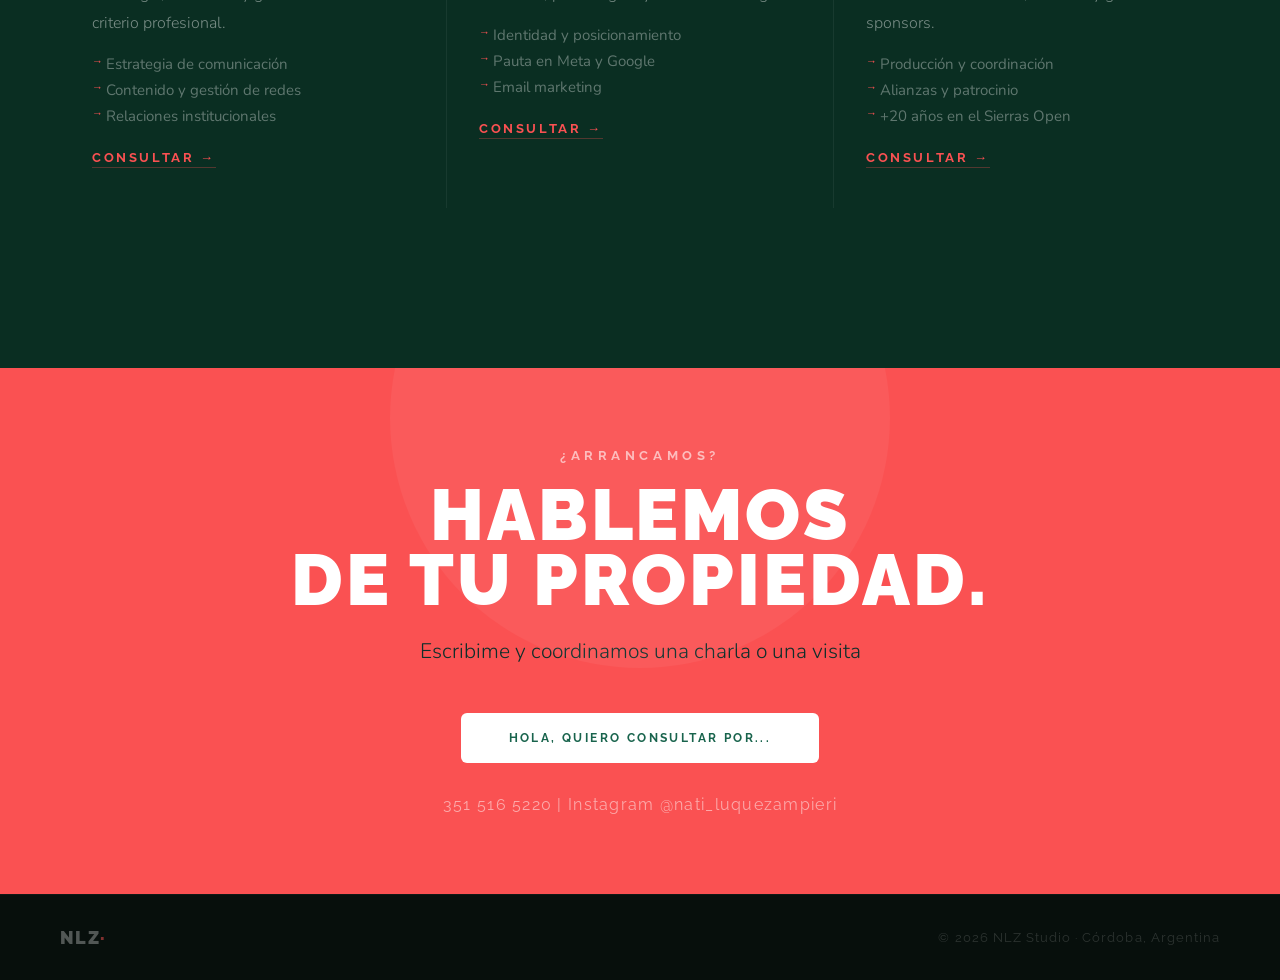
==== commit 6e55ece5: "home: rediseno inmo-primero; marketing/comunicacion/eventos secundario" ====
--- a/index.html
+++ b/index.html
@@ -3,7 +3,7 @@
 <head>
 <meta charset="UTF-8">
 <meta name="viewport" content="width=device-width, initial-scale=1.0">
-<title>NLZ Studio | Estrategia & Marketing</title>
+<title>NLZ Studio | Inmobiliaria & Tasaciones · Córdoba</title>
 <link href="https://fonts.googleapis.com/css2?family=Raleway:wght@300;400;500;600;700;900&family=Nunito:wght@300;400;600&family=Playfair+Display:ital,wght@0,700;1,400&family=Cormorant+Garamond:ital,wght@1,300&display=swap" rel="stylesheet">
 <style>
 :root {
@@ -462,8 +462,8 @@
   <a href="#" class="nav-logo">NLZ<span>·</span></a>
   <ul class="nav-links">
     <li><a href="#sobre">Estudio</a></li>
-    <li><a href="#marketing">Marketing</a></li>
     <li><a href="#inmobiliaria">Inmobiliaria</a></li>
+    <li><a href="#marketing">Comunicación</a></li>
     <li><a href="#contacto">Contacto</a></li>
   </ul>
   <a href="https://wa.me/543515165220" class="nav-cta">Hablemos</a>
@@ -472,7 +472,6 @@
 <!-- HERO -->
 <section class="hero">
   <div class="hero-grid"></div>
-  <!-- formas flotantes -->
   <svg style="position:absolute;inset:0;width:100%;height:100%;pointer-events:none;z-index:0;" viewBox="0 0 1440 900" preserveAspectRatio="xMidYMid slice" xmlns="http://www.w3.org/2000/svg">
     <g style="transform-origin:1340px 120px;animation:fl1 8s ease-in-out infinite;">
       <circle cx="1340" cy="120" r="280" fill="none" stroke="rgba(250,81,82,0.25)" stroke-width="1"/>
@@ -503,150 +502,133 @@
   </svg>
   <div class="hero-content">
     <div class="hero-eyebrow">NLZ Studio<br>Córdoba ~ Argentina</div>
-    <div class="hero-title">Ideas<br>que<br><span class="hero-cursiva">conectan.</span></div>
-    <div class="hero-title-sub">Estrategia & Marketing</div>
+    <div class="hero-title">Bienes raíces<br>con<br><span class="hero-cursiva">criterio.</span></div>
+    <div class="hero-title-sub">Inmobiliaria & Tasaciones</div>
     <div class="hero-desc">
-      Construimos con estrategia de comunicación aplicada a tu producto o servicio. Cada negocio tiene su propio camino, y nosotros lo diseñamos con vos.
+      Corredora Inmobiliaria y Perito Tasadora (CPI 6518) en Córdoba y las Sierras. Tasaciones con datos reales y acompañamiento en cada operación, hasta la firma.
     </div>
   </div>
   <div class="hero-right">
     <div class="hero-deco">NLZ</div>
   </div>
   <div class="hero-bottom">
-    <span>Agencia · RRPP · Marketing · Inmobiliaria</span>
+    <span>Tasación · Venta · Alquiler · Comunicación</span>
     <span>© 2026</span>
   </div>
 </section>
 
 <!-- SOBRE -->
 <section id="sobre">
-  <div class="s-label">El estudio</div>
+  <div class="s-label">Quién te acompaña</div>
   <div class="sobre-grid">
     <div class="sobre-img">
-      <img src="[data-uri]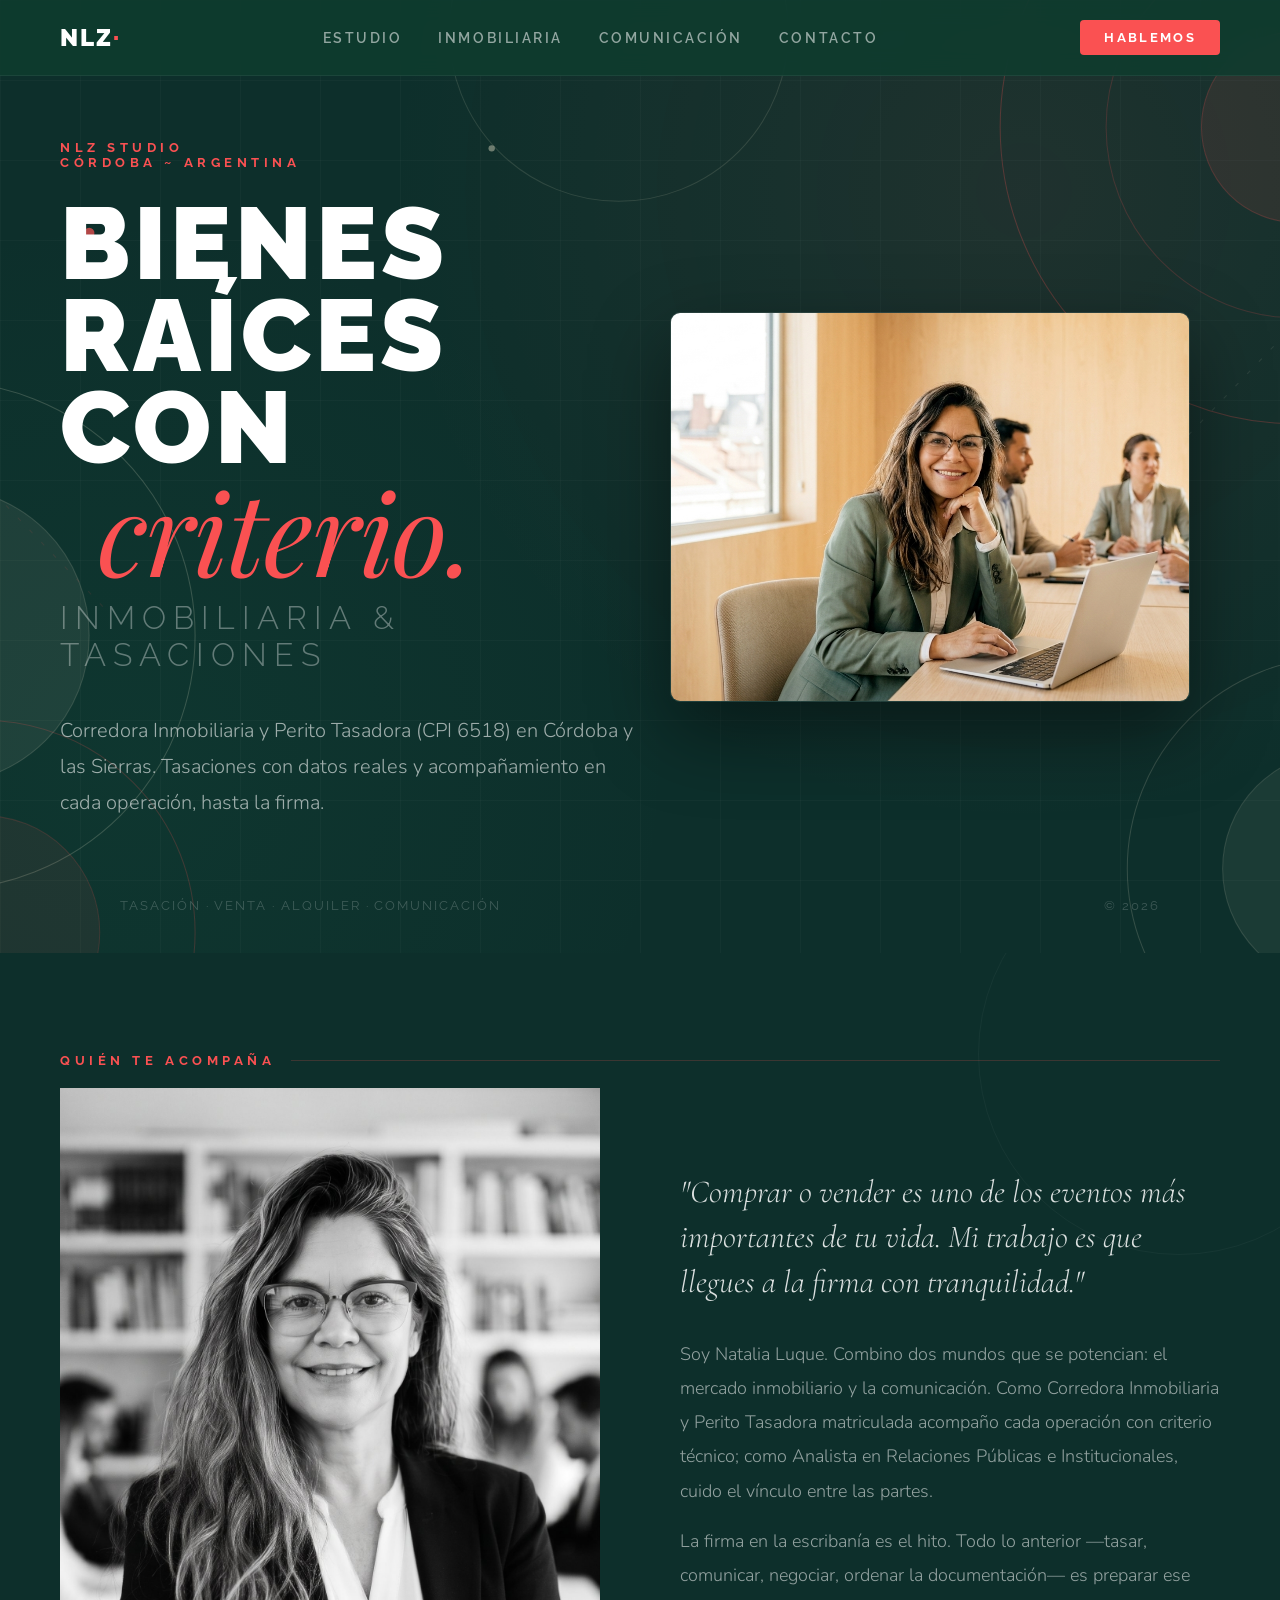
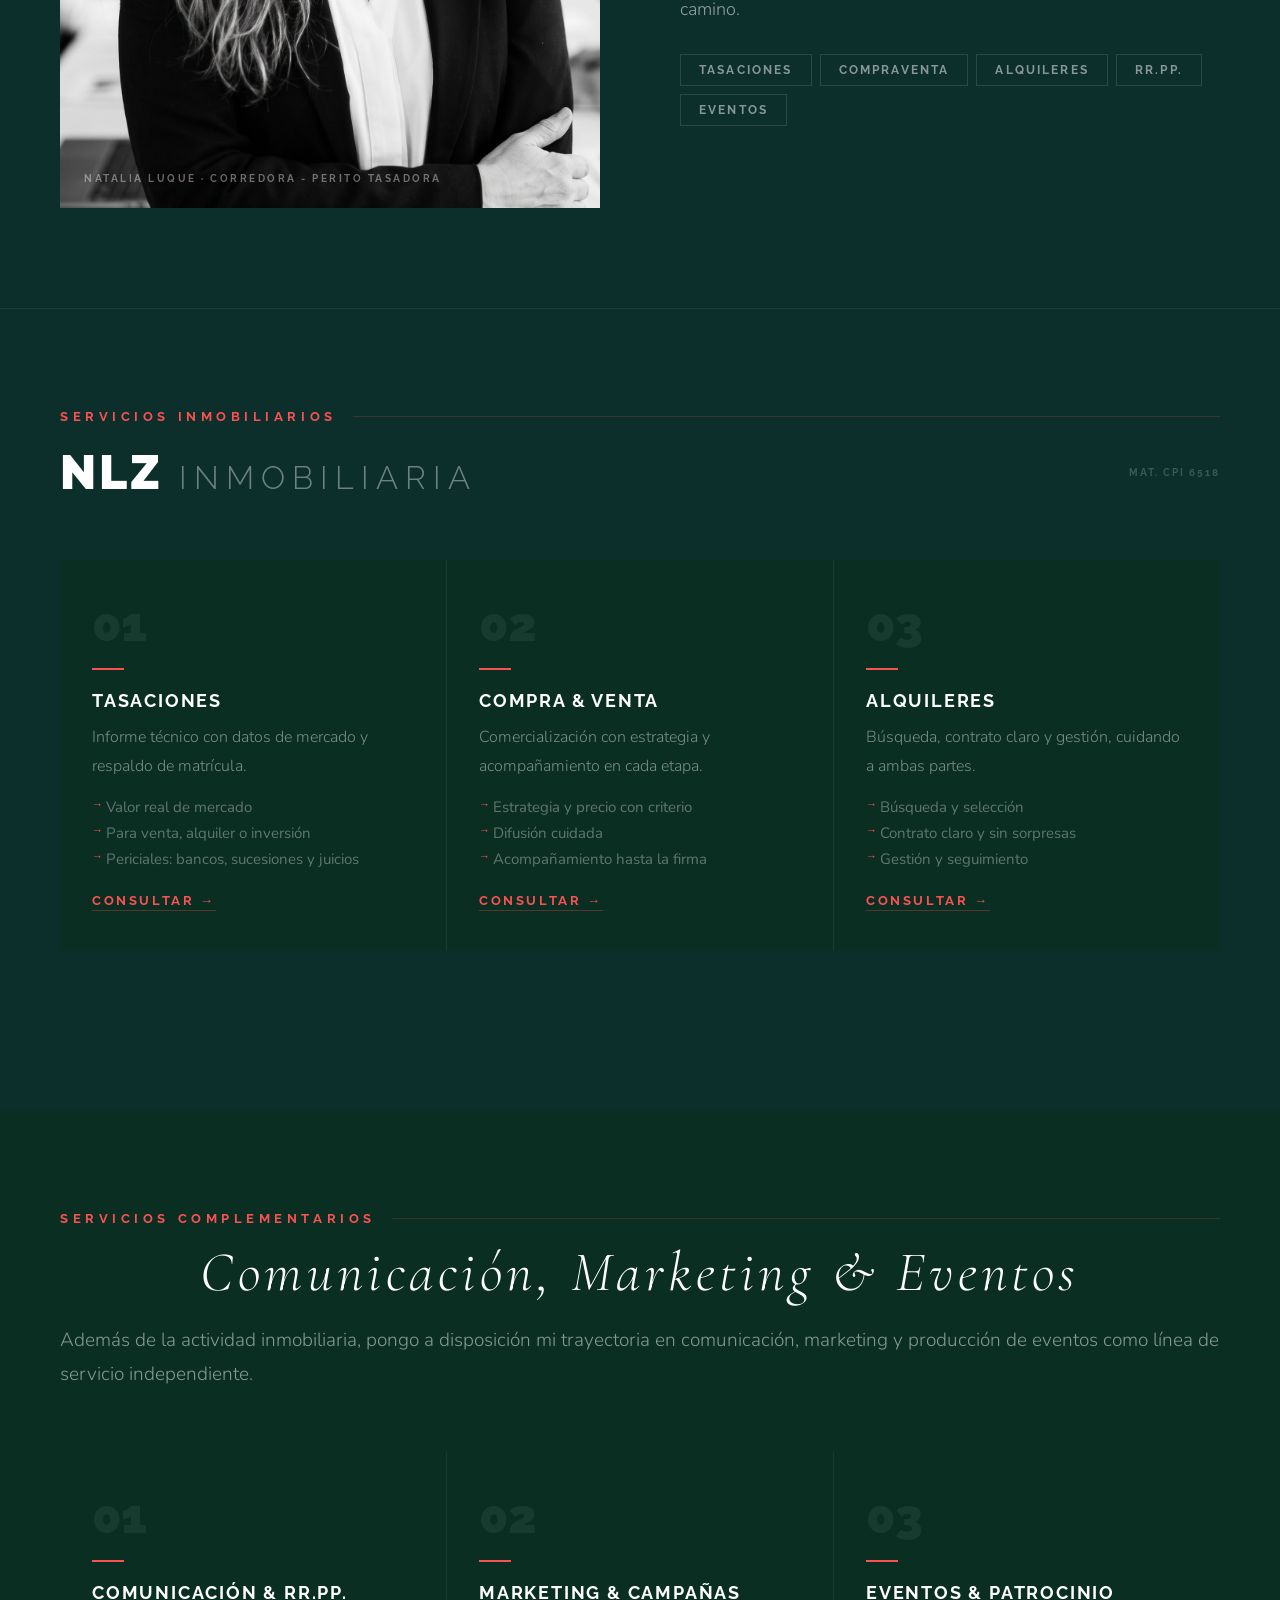
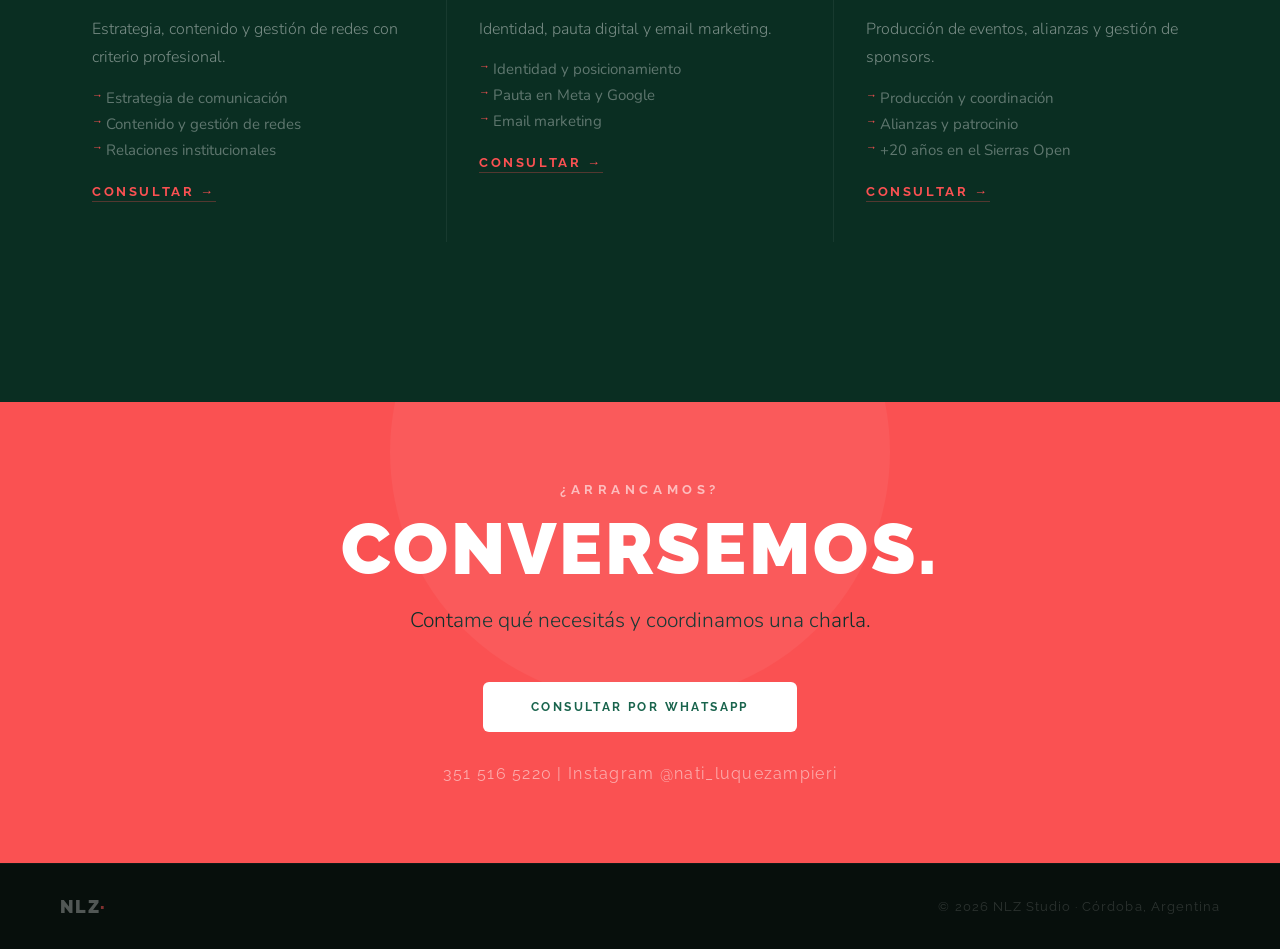
==== commit c7e6bd6a: "home: CTA WhatsApp, cierre neutral, texto secundario pro, foto hero" ====
--- a/index.html
+++ b/index.html
@@ -509,7 +509,7 @@
     </div>
   </div>
   <div class="hero-right">
-    <div class="hero-deco">NLZ</div>
+    <img src="/hero-natalia.jpg" alt="Natalia Luque en reunión de trabajo" style="width:100%;max-width:520px;aspect-ratio:4/3;object-fit:cover;object-position:center;border-radius:10px;box-shadow:0 30px 80px rgba(0,0,0,0.45);border:1px solid rgba(255,255,255,0.08);">
   </div>
   <div class="hero-bottom">
     <span>Tasación · Venta · Alquiler · Comunicación</span>
@@ -590,9 +590,9 @@
 
 <!-- COMUNICACIÓN / MARKETING / EVENTOS (secundario) -->
 <section id="marketing">
-  <div class="s-label">También</div>
+  <div class="s-label">Servicios complementarios</div>
   <div class="s-title" style="text-align:center;font-weight:300;font-family:'Cormorant Garamond',serif;font-style:italic;letter-spacing:0.08em;text-transform:none;">Comunicación, Marketing & Eventos</div>
-  <p class="servicios-intro">Mi formación como comunicadora y mi experiencia en eventos también están disponibles como servicio.</p>
+  <p class="servicios-intro">Además de la actividad inmobiliaria, pongo a disposición mi trayectoria en comunicación, marketing y producción de eventos como línea de servicio independiente.</p>
   <div class="servicios-grid">
     <div class="servicio-card">
       <div class="serv-num">01</div>
@@ -636,10 +636,10 @@
 <!-- CONTACTO -->
 <section id="contacto">
   <div class="contacto-label">¿Arrancamos?</div>
-  <div class="contacto-title">Hablemos<br>de tu propiedad.</div>
-  <div class="contacto-sub">Escribime y coordinamos una charla o una visita</div>
+  <div class="contacto-title">Conversemos.</div>
+  <div class="contacto-sub">Contame qué necesitás y coordinamos una charla.</div>
   <div class="contacto-actions">
-    <a href="https://wa.me/543515165220?text=Hola%2C%20quiero%20consultar%20por%20..." class="btn-blanco">Hola, quiero consultar por...</a>
+    <a href="https://wa.me/543515165220?text=Hola%2C%20quiero%20consultar%20por%20..." class="btn-blanco">Consultar por WhatsApp</a>
   </div>
   <div class="contacto-mail">351 516 5220 | Instagram @nati_luquezampieri</div>
 </section>
